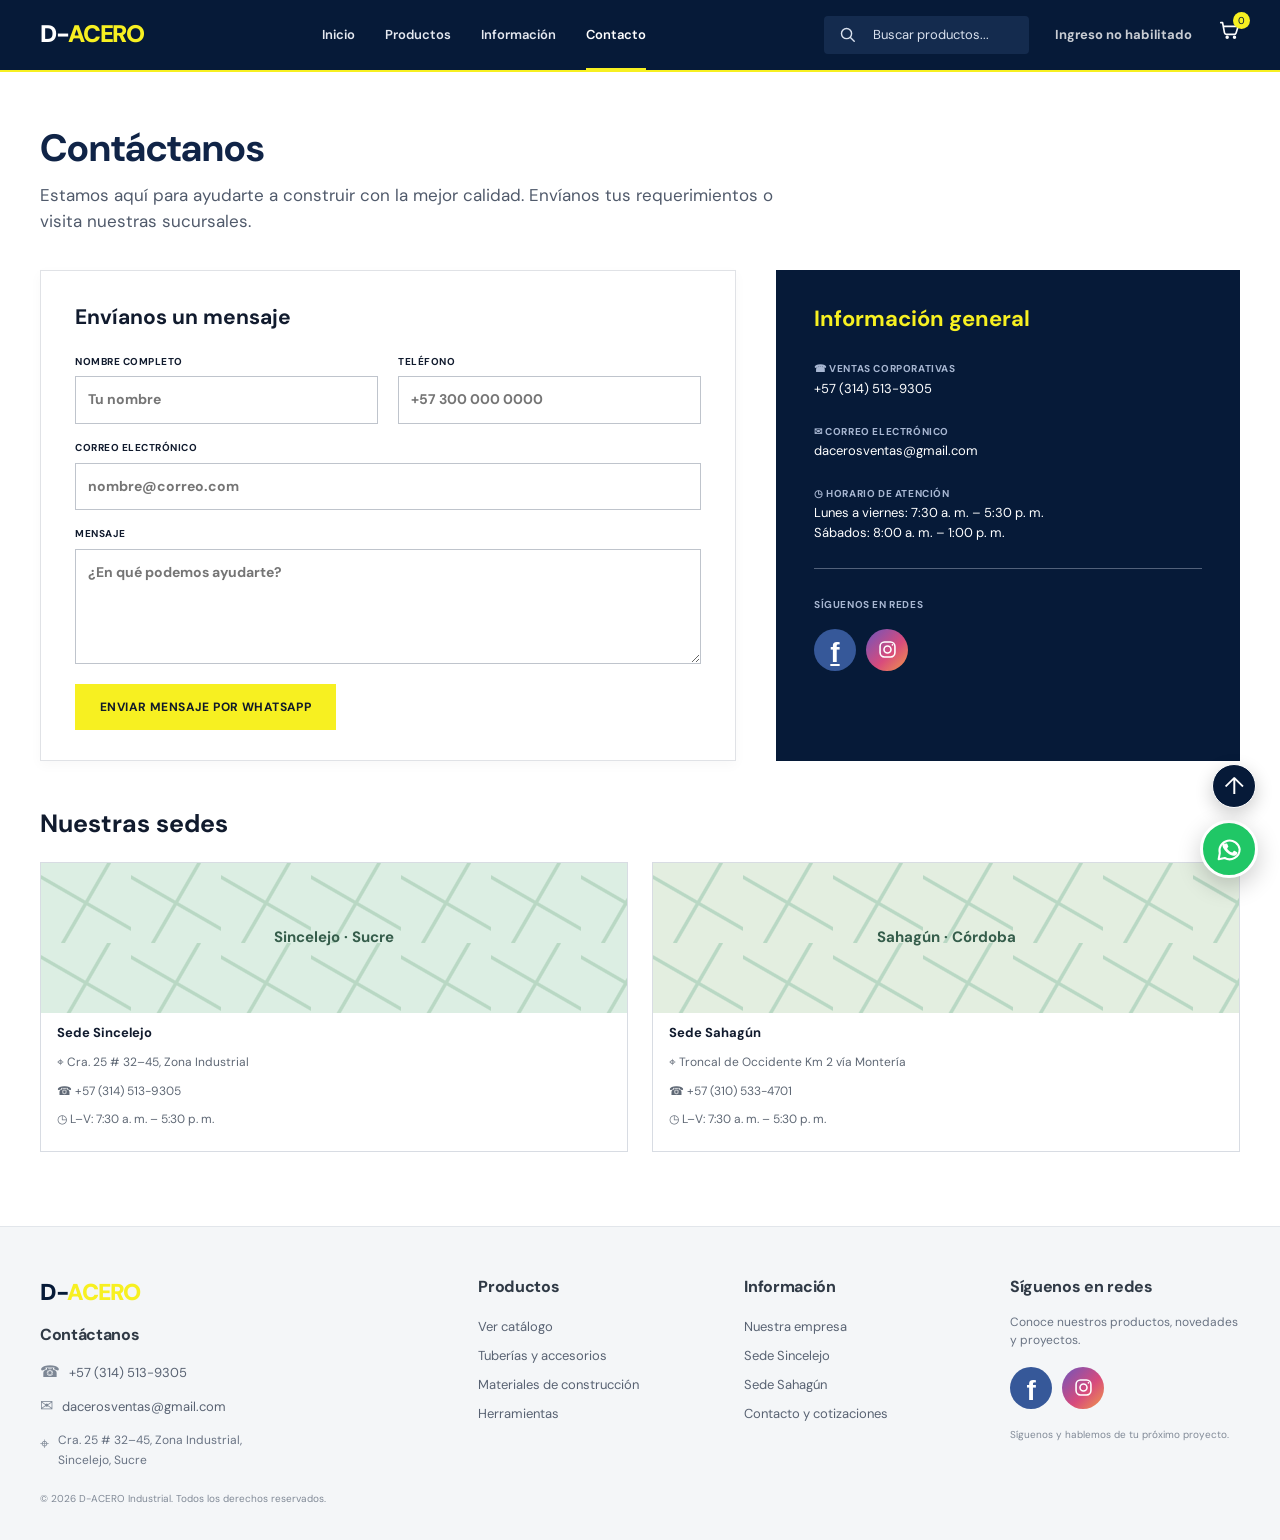
==== contacto.html @ 8f00e1bb "Initial catalog website" ====
<!doctype html>
<html lang="es">
<head>
  <meta charset="utf-8">
  <meta name="viewport" content="width=device-width, initial-scale=1">
  <meta name="theme-color" content="#061a38">
  <meta name="description" content="Ferretería industrial D-ACERO en Sincelejo y Sahagún. Catálogo, materiales de construcción, acero y herramientas.">
  <title>Contacto | D-ACERO</title>

  <link rel="preconnect" href="https://fonts.googleapis.com">
  <link rel="preconnect" href="https://fonts.gstatic.com" crossorigin>
  <link href="https://fonts.googleapis.com/css2?family=DM+Sans:wght@400;500;600;700;800&display=swap" rel="stylesheet">


  <link rel="stylesheet" href="style.css">
  <script src="script.js" defer></script>
</head>
<body>
<header class="site-header">
    <a class="brand" href="index.html" aria-label="D-ACERO, inicio">
      <span class="brand-wordmark"><span class="brand-dash">D-</span><strong>ACERO</strong></span>
    </a>

    <button class="menu-toggle" aria-label="Abrir menú" aria-expanded="false">
      ☰
    </button>

    <nav class="main-nav" aria-label="Navegación principal">
      <a href="index.html" class="nav-link">Inicio</a>
      <a href="productos.html" class="nav-link">Productos</a>
      <a href="informacion.html" class="nav-link">Información</a>
      <a href="contacto.html" class="nav-link active" aria-current="page">Contacto</a>
    </nav>

    <div class="header-actions">
      <a class="header-search" href="productos.html" aria-label="Buscar productos">
        <svg viewBox="0 0 24 24" aria-hidden="true"><circle cx="10.8" cy="10.8" r="6.4"></circle><path d="m16 16 4.5 4.5"></path></svg><span>Buscar productos...</span>
      </a>

      <button class="text-button login-button" type="button" disabled aria-label="Ingreso de clientes no habilitado" title="El ingreso de clientes no está habilitado"><span class="login-label">Ingreso no habilitado</span></button>

      <a class="icon-button" href="solicitud.html" aria-label="Solicitud de cotización">
        <svg viewBox="0 0 24 24" aria-hidden="true"><path d="M3 4h2l2.1 11.1a2 2 0 0 0 2 1.6h8.7a2 2 0 0 0 1.9-1.4L22 8H6"></path><circle cx="10" cy="20" r="1"></circle><circle cx="18" cy="20" r="1"></circle></svg><span class="cart-count">0</span>
      </a>
    </div>
  </header>
<main>
<section class="page" id="page-contacto" data-view="contacto">
      <div class="wrap contact-page">
        <h1>Contáctanos</h1>
        <p class="lead">
          Estamos aquí para ayudarte a construir con la mejor calidad. Envíanos
          tus requerimientos o visita nuestras sucursales.
        </p>

        <div class="contact-layout">
          <form class="form-card whatsapp-form" data-form-purpose="contact">
            <h2>Envíanos un mensaje</h2>

            <div class="form-grid">
              <label>
                Nombre completo
                <input name="name" required placeholder="Tu nombre">
              </label>
              <label>
                Teléfono
                <input name="phone" type="tel" placeholder="+57 300 000 0000">
              </label>
              <label class="span-2">
                Correo electrónico
                <input name="email" type="email" required placeholder="nombre@correo.com">
              </label>
              <label class="span-2">
                Mensaje
                <textarea name="message" required placeholder="¿En qué podemos ayudarte?"></textarea>
              </label>
            </div>

            <button class="button button-primary" type="submit">Enviar mensaje por WhatsApp</button>
          </form>

          <aside class="contact-info">
            <h2>Información general</h2>
            <p><strong>☎ Ventas corporativas</strong><br>+57 (314) 513-9305</p>
            <p><strong>✉ Correo electrónico</strong><br>dacerosventas@gmail.com</p>
            <p>
              <strong>◷ Horario de atención</strong><br>
              Lunes a viernes: 7:30 a. m. – 5:30 p. m.<br>
              Sábados: 8:00 a. m. – 1:00 p. m.
            </p>
            <hr>
            <p><strong>Síguenos en redes</strong></p><div class="social-links contact-social-links"><a class="social-link social-facebook" href="https://www.facebook.com/ferroacero.sincelejo/" target="_blank" rel="noopener noreferrer" aria-label="Facebook de D-Acero">f</a><a class="social-link social-instagram" href="https://www.instagram.com/dacero.co/" target="_blank" rel="noopener noreferrer" aria-label="Instagram de D-Acero"><svg viewBox="0 0 24 24" aria-hidden="true"><rect x="3.5" y="3.5" width="17" height="17" rx="5"></rect><circle cx="12" cy="12" r="4"></circle><circle class="instagram-dot" cx="17.7" cy="6.7" r="1"></circle></svg></a></div>
          </aside>
        </div>

        <section class="branches contact-branches">
          <h2>Nuestras sedes</h2>
          <div class="branch-grid">
            <article>
              <div class="map-placeholder">Sincelejo · Sucre</div>
              <h3>Sede Sincelejo</h3>
              <p>⌖ Cra. 25 # 32–45, Zona Industrial</p>
              <p>☎ +57 (314) 513-9305</p>
              <p>◷ L–V: 7:30 a. m. – 5:30 p. m.</p>
            </article>
            <article>
              <div class="map-placeholder map-two">Sahagún · Córdoba</div>
              <h3>Sede Sahagún</h3>
              <p>⌖ Troncal de Occidente Km 2 vía Montería</p>
              <p>☎ +57 (310) 533-4701</p>
              <p>◷ L–V: 7:30 a. m. – 5:30 p. m.</p>
            </article>
          </div>
        </section>
      </div>
    </section>
</main>
<footer class="site-footer">
    <div class="wrap footer-grid">
      <div class="footer-column footer-contact-column">
        <a class="brand footer-brand" href="index.html" aria-label="D-Acero, volver al inicio">
          <span class="brand-wordmark"><span class="brand-dash">D-</span><strong>ACERO</strong></span>
        </a>
        <h2>Contáctanos</h2>
        <a class="footer-contact-link" href="tel:+573145139305"><span aria-hidden="true">☎</span> +57 (314) 513-9305</a>
        <a class="footer-contact-link" href="mailto:dacerosventas@gmail.com"><span aria-hidden="true">✉</span> dacerosventas@gmail.com</a>
        <address class="footer-address">
          <span aria-hidden="true">⌖</span> Cra. 25 # 32–45, Zona Industrial,<br>Sincelejo, Sucre
        </address>
        <small class="footer-copyright">© 2026 D-ACERO Industrial. Todos los derechos reservados.</small>
      </div>

      <div class="footer-column">
        <h2>Productos</h2>
        <a href="productos.html">Ver catálogo</a>
        <a href="productos.html?categoria=Tuberías">Tuberías y accesorios</a>
        <a href="productos.html?categoria=Construcción">Materiales de construcción</a>
        <a href="productos.html?categoria=Herramientas">Herramientas</a>
      </div>

      <div class="footer-column">
        <h2>Información</h2>
        <a href="informacion.html">Nuestra empresa</a>
        <a href="informacion.html">Sede Sincelejo</a>
        <a href="informacion.html">Sede Sahagún</a>
        <a href="contacto.html">Contacto y cotizaciones</a>
      </div>

      <div class="footer-column footer-social-column">
        <h2>Síguenos en redes</h2>
        <p>Conoce nuestros productos, novedades y proyectos.</p>
        <div class="social-links">
          <a class="social-link social-facebook" href="https://www.facebook.com/ferroacero.sincelejo/" target="_blank" rel="noopener noreferrer" aria-label="Facebook de D-Acero" title="Facebook">
            <span aria-hidden="true">f</span>
          </a>
          <a class="social-link social-instagram" href="https://www.instagram.com/dacero.co/" target="_blank" rel="noopener noreferrer" aria-label="Instagram de D-Acero" title="Instagram">
            <svg viewBox="0 0 24 24" aria-hidden="true"><rect x="3.5" y="3.5" width="17" height="17" rx="5"></rect><circle cx="12" cy="12" r="4"></circle><circle class="instagram-dot" cx="17.7" cy="6.7" r="1"></circle></svg>
          </a>
        </div>
        <span class="footer-social-note">Síguenos y hablemos de tu próximo proyecto.</span>
      </div>
    </div>
  </footer>

  <a class="whatsapp-float" href="https://wa.me/573145139305?text=Hola%20D-Acero%2C%20quiero%20informaci%C3%B3n%20sobre%20sus%20productos." target="_blank" rel="noopener noreferrer" aria-label="Escribir a D-Acero por WhatsApp" title="Escríbenos por WhatsApp"><svg viewBox="0 0 24 24" aria-hidden="true"><path d="M20.4 11.7a8.35 8.35 0 0 1-12.35 7.35L3 20l.98-4.88A8.4 8.4 0 1 1 20.4 11.7Z"></path><path d="M8.2 7.7c.25-.56.51-.57.77-.58h.65c.2 0 .45.08.56.39l.78 1.88c.1.25.07.46-.08.64l-.62.75c-.18.19-.25.38-.1.64.17.28.72 1.18 1.59 1.91 1.09.92 2 .99 2.28 1.08.27.08.44.06.61-.14l.82-.96c.2-.24.41-.28.67-.18l1.8.86c.27.13.45.2.51.33.07.13.07.74-.18 1.44-.25.7-1.48 1.34-2.04 1.39-.52.05-1.17.07-1.89-.16-.44-.14-1.01-.33-1.74-.66-3.06-1.33-5.05-4.45-5.2-4.66-.15-.2-1.24-1.65-1.24-3.14 0-1.5.78-2.23 1.05-2.53Z"></path></svg></a>
  <div class="toast" role="status" aria-live="polite"></div>

<a class="back-to-top" href="#top" aria-label="Volver arriba" title="Volver arriba">↑</a><div class="toast" role="status" aria-live="polite"></div><script>document.body.id="top";</script></body></html>
---- style.css ----
/* INICIO DE VARIABLES Y BASE */
:root {
  --navy: #061a38;
  --navy-2: #0b2548;
  --yellow: #f7f021;
  --orange: var(--yellow);
  --orange-dark: #e6d900;
  --ink: #111b2e;
  --muted: #657084;
  --line: #d8dce3;
  --paper: #fff;
  --soft: #f4f5f7;
  --font: 'DM Sans', Arial, sans-serif;
}

* {
  box-sizing: border-box;
}

html {
  scroll-behavior: smooth;
}

body {
  margin: 0;
  background: #fff;
  color: var(--ink);
  font-family: var(--font);
  font-size: 15px;
  line-height: 1.55;
}

button,
input,
textarea,
select {
  font: inherit;
}

button {
  cursor: pointer;
}

img {
  max-width: 100%;
  display: block;
}

.wrap {
  width: min(1200px, calc(100% - 64px));
  margin-inline: auto;
}

.section {
  padding: 56px 0;
}

.section-muted {
  background: #f3f4f6;
}

.section h2,
.branches h2 {
  font-size: 25px;
  margin: 0 0 28px;
}

.page {
  display: block;
  min-height: 55vh;
  scroll-margin-top: 18px;
}

.button {
  display: inline-flex;
  align-items: center;
  justify-content: center;
  border: 1px solid transparent;
  padding: 13px 24px;
  min-height: 46px;
  text-transform: uppercase;
  letter-spacing: 0.035em;
  font-size: 12px;
  font-weight: 700;
  text-decoration: none;
  transition: 0.2s;
}

.button:hover {
  transform: translateY(-1px);
  filter: brightness(0.97);
}

.button-primary {
  background: var(--orange);
  color: #101a2a;
}

.button-primary:hover {
  background: var(--orange-dark);
}

.button-outline {
  background: transparent;
  color: var(--navy);
  border-color: var(--navy);
}

.button-outline.light {
  color: #fff;
  border-color: #fff;
}

.button-row {
  display: flex;
  gap: 14px;
  flex-wrap: wrap;
}

.link-button,
.text-button,
.inline-button,
.back-link {
  border: 0;
  background: none;
  color: inherit;
}

.eyebrow {
  text-transform: uppercase;
  letter-spacing: 0.12em;
  font-size: 11px;
  font-weight: 700;
  color: var(--orange-dark);
  margin: 0 0 9px;
}

.lead {
  font-size: 17px;
  color: #505a6b;
  max-width: 760px;
  margin: 6px 0 36px;
}
/* FIN DE VARIABLES Y BASE */

/* INICIO DE HEADER */
.site-header {
  height: 72px;
  background: var(--navy);
  color: #fff;
  border-bottom: 2px solid #f7f021;
  display: flex;
  align-items: center;
  padding: 0 max(32px, calc((100% - 1200px) / 2));
  gap: 40px;
  position: relative;
  z-index: 5;
}

.brand {
  color: #fff;
  text-decoration: none;
  font-weight: 800;
  font-size: 22px;
  white-space: nowrap;
}

.brand span {
  color: #fff;
}

.main-nav {
  display: flex;
  align-items: center;
  gap: 30px;
  margin: auto;
}

.nav-link {
  color: #e4e8f0;
  text-decoration: none;
  font-weight: 600;
  font-size: 13px;
  padding: 25px 0 22px;
  border-bottom: 2px solid transparent;
}

.nav-link:hover,
.nav-link.active {
  color: #fff;
  border-color: var(--orange);
}

.header-actions {
  display: flex;
  align-items: center;
  gap: 20px;
}

.header-search {
  display: inline-block;
  background: #142b4e;
  color: #d9e1ee;
  border: 0;
  border-radius: 4px;
  padding: 9px 14px;
  min-width: 205px;
  text-align: left;
  text-decoration: none;
}

.header-search span {
  font-size: 13px;
  margin-left: 8px;
}

.text-button {
  font-size: 13px;
  color: #fff;
  font-weight: 700;
  text-decoration: none;
}

/* Icono de cuenta de crédito: contorno azul/blanco, nunca un bloque negro. */
.login-button {
  display: inline-flex;
  align-items: center;
  gap: 8px;
  color: #fff;
}

.login-button svg {
  display: block;
  width: 19px;
  height: 19px;
  flex: 0 0 19px;
  fill: none;
  stroke: currentColor;
  stroke-width: 1.8;
  stroke-linecap: round;
  stroke-linejoin: round;
}

.icon-button {
  position: relative;
  border: 0;
  background: none;
  color: #fff;
  font-size: 20px;
}

.cart-count {
  position: absolute;
  top: -7px;
  right: -10px;
  background: var(--orange);
  color: var(--navy);
  font-size: 10px;
  width: 17px;
  height: 17px;
  border-radius: 50%;
  display: grid;
  place-items: center;
}

.menu-toggle {
  display: none;
  background: none;
  border: 0;
  color: #fff;
  font-size: 24px;
}
/* FIN DE HEADER */

/* INICIO DE HOME Y HERO */
.hero {
  min-height: 390px;
  display: flex;
  align-items: center;
  color: #fff;
  background:
    linear-gradient(90deg, rgba(4, 19, 42, 0.93), rgba(4, 19, 42, 0.68)),
    url('https://images.unsplash.com/photo-1581092160607-ee22621dd758?auto=format&fit=crop&w=2000&q=90')
      center 55% / cover;
}

.hero-content {
  padding-block: 54px;
}

.hero h1 {
  font-size: clamp(36px, 5vw, 54px);
  line-height: 1.08;
  max-width: 620px;
  margin: 10px 0 16px;
  letter-spacing: -0.035em;
}

.hero-copy {
  max-width: 555px;
  color: #e0e4ec;
  margin: 0 0 28px;
}

.categories-section {
  padding-block: 48px 56px;
}

.category-grid {
  display: grid;
  grid-template-columns: repeat(6, 1fr);
  gap: 16px;
}

.category-card {
  background: #fff;
  border: 1px solid var(--line);
  min-height: 112px;
  display: flex;
  align-items: center;
  justify-content: center;
  flex-direction: column;
  gap: 10px;
  box-shadow: 0 3px 8px #0b1e3810;
  color: var(--ink);
  font-size: 13px;
  text-decoration: none;
}

.category-card span {
  display: grid;
  place-items: center;
  width: 40px;
  height: 40px;
  border-radius: 9px;
  background: #e4ebff;
  color: #101b33;
  font-size: 22px;
}

.category-card:hover {
  border-color: var(--orange);
  transform: translateY(-2px);
}

.section-heading {
  display: flex;
  align-items: center;
  justify-content: space-between;
}

.section-heading h2 {
  margin-bottom: 24px;
}

.link-button {
  color: #8f7f02;
  font-size: 12px;
}

.cta-band {
  position: relative;
  overflow: hidden;
  isolation: isolate;
  background: linear-gradient(112deg, #061a38 0%, #0b2548 58%, #102e55 100%);
  color: #fff;
  padding: 72px 0;
}

.cta-band::before,
.cta-band::after {
  position: absolute;
  z-index: -1;
  content: "";
  width: 360px;
  height: 360px;
  border: 1px solid #ffffff0e;
  border-radius: 50%;
  pointer-events: none;
}

.cta-band::before {
  top: -210px;
  left: -120px;
  box-shadow: 0 0 0 36px #ffffff08, 0 0 0 72px #ffffff05;
}

.cta-band::after {
  right: -180px;
  bottom: -260px;
  width: 480px;
  height: 480px;
  box-shadow: 0 0 0 45px #ffffff07, 0 0 0 90px #ffffff04;
}

.cta-band-inner {
  display: grid;
  grid-template-columns: minmax(0, 1.1fr) minmax(300px, 0.9fr);
  align-items: center;
  gap: 48px;
}

.cta-copy {
  max-width: 650px;
}

.cta-eyebrow {
  display: inline-flex;
  align-items: center;
  gap: 10px;
  margin: 0 0 15px;
  color: #d5deeb;
  font-size: 11px;
  font-weight: 700;
  letter-spacing: 0.12em;
  text-transform: uppercase;
}

.cta-eyebrow-dot {
  width: 9px;
  height: 9px;
  border-radius: 50%;
  background: var(--yellow);
  box-shadow: 0 0 0 5px #f7f02120;
  animation: cta-pulse 2.2s ease-in-out infinite;
}

.cta-band h2 {
  max-width: 630px;
  margin: 0 0 14px;
  font-size: clamp(34px, 4.2vw, 54px);
  line-height: 1.08;
  letter-spacing: -0.04em;
}

.cta-band h2 span {
  color: var(--yellow);
  white-space: nowrap;
}

.cta-description {
  max-width: 590px;
  margin: 0 0 24px;
  color: #d0d7e4;
  font-size: 15px;
  line-height: 1.75;
}

.cta-actions {
  display: flex;
  flex-wrap: wrap;
  gap: 12px;
}

.cta-actions .button {
  min-height: 50px;
  gap: 20px;
  transition: transform 180ms ease, box-shadow 180ms ease, background 180ms ease;
}

.cta-actions .button:hover {
  transform: translateY(-3px);
  box-shadow: 0 12px 26px #0004;
}

.cta-actions .button-outline.light {
  border-color: #a9b7cc;
  background: transparent;
  color: #fff;
}

.cta-actions .button-outline.light:hover {
  border-color: #fff;
  background: #ffffff12;
}

.cta-benefits {
  display: flex;
  flex-wrap: wrap;
  gap: 10px 22px;
  margin-top: 22px;
  color: #c7d3e5;
  font-size: 11px;
}

.cta-benefits span::first-letter {
  color: var(--yellow);
}

.cta-art {
  position: relative;
  display: grid;
  min-height: 310px;
  place-items: center;
  perspective: 900px;
}

.cta-art-glow {
  position: absolute;
  width: min(78%, 330px);
  aspect-ratio: 1;
  border-radius: 50%;
  background: radial-gradient(circle, #f7f02124 0%, #f7f0210b 42%, transparent 70%);
  filter: blur(5px);
}

.cta-orbit {
  position: absolute;
  width: 280px;
  height: 180px;
  border: 1px solid #d8e2f225;
  border-radius: 50%;
  transform: rotate(-28deg);
}

.cta-orbit-one {
  animation: cta-orbit 18s linear infinite;
}

.cta-orbit-two {
  width: 330px;
  height: 220px;
  border-color: #f7f02135;
  transform: rotate(42deg);
  animation: cta-orbit 24s linear infinite reverse;
}

.cta-plate {
  position: absolute;
  width: 230px;
  height: 174px;
  border: 1px solid #ffffff45;
  border-radius: 18px;
  background: linear-gradient(145deg, #ffffff20, #ffffff04 60%), #10294c;
  box-shadow: 0 26px 55px #0005, inset 0 1px #ffffff2b;
  transform: rotate(-9deg) skewY(-2deg);
}

.cta-plate-back {
  background: linear-gradient(145deg, #f7f021, #d69e12);
  opacity: 0.88;
  transform: translate(20px, -12px) rotate(8deg) skewY(2deg);
}

.cta-plate-front {
  display: flex;
  flex-direction: column;
  align-items: flex-start;
  justify-content: center;
  padding: 25px 30px;
  animation: cta-float 5s ease-in-out infinite;
}

.cta-art-mark {
  font-size: 55px;
  font-weight: 900;
  line-height: 1;
  letter-spacing: -0.1em;
}

.cta-art-mark span {
  color: var(--yellow);
}

.cta-art-rule {
  width: 64px;
  height: 4px;
  margin: 14px 0 10px;
  background: var(--yellow);
}

.cta-art-caption {
  color: #d0d7e4;
  font-size: 9px;
  font-weight: 700;
  letter-spacing: 0.18em;
}

.cta-floating-card {
  position: absolute;
  right: 0;
  bottom: 12px;
  display: flex;
  align-items: center;
  gap: 12px;
  padding: 13px 16px;
  border: 1px solid #ffffff26;
  border-radius: 12px;
  background: #0b2142eF;
  box-shadow: 0 16px 35px #0004;
  animation: cta-card-float 5s ease-in-out 0.7s infinite;
}

.cta-floating-icon {
  display: grid;
  width: 35px;
  height: 35px;
  border-radius: 10px;
  place-items: center;
  background: var(--yellow);
  color: var(--navy);
  font-size: 20px;
}

.cta-floating-card strong,
.cta-floating-card small {
  display: block;
}

.cta-floating-card strong {
  font-size: 11px;
}

.cta-floating-card small {
  margin-top: 3px;
  color: #c1cada;
  font-size: 9px;
}

@keyframes cta-float {
  0%, 100% { transform: translateY(0) rotate(-9deg) skewY(-2deg); }
  50% { transform: translateY(-9px) rotate(-7deg) skewY(-2deg); }
}

@keyframes cta-card-float {
  0%, 100% { transform: translateY(0); }
  50% { transform: translateY(-7px); }
}

@keyframes cta-pulse {
  0%, 100% { box-shadow: 0 0 0 5px #f7f02120; }
  50% { box-shadow: 0 0 0 9px #f7f0210d; }
}

@keyframes cta-orbit {
  to { rotate: 360deg; }
}
.product-grid {
  display: grid;
  grid-template-columns: repeat(4, minmax(0, 1fr));
  gap: 18px;
}

.product-card {
  background: #fff;
  border: 1px solid var(--line);
  min-width: 0;
  display: flex;
  flex-direction: column;
  position: relative;
}

.product-image {
  width: 100%;
  height: 180px;
  object-fit: cover;
  background: #f0f1f3;
}

.product-body {
  padding: 14px;
  display: flex;
  flex-direction: column;
  flex: 1;
}

.product-category {
  font-size: 10px;
  color: #7b8492;
  text-transform: uppercase;
  letter-spacing: 0.08em;
}

.product-body h3 {
  font-size: 16px;
  line-height: 1.25;
  margin: 4px 0 5px;
}

.product-body p {
  font-size: 12px;
  color: #5e6775;
  margin: 0 0 10px;
  flex: 1;
}

.product-price {
  font-size: 18px;
  font-weight: 700;
  margin: 3px 0 12px;
}

.product-tag {
  position: absolute;
  right: 8px;
  top: 8px;
  background: var(--orange);
  padding: 3px 7px;
  font-size: 9px;
  text-transform: uppercase;
}

.product-actions {
  display: flex;
  gap: 8px;
}

.product-actions .button {
  width: 100%;
  padding: 10px 8px;
}
/* FIN DE HOME Y HERO */

/* INICIO DE CATÁLOGO */
.catalog-page {
  padding-block: 18px 70px;
}

.catalog-page > h1,
.quote-page > h1,
.contact-page > h1 {
  font-size: 36px;
  line-height: 1.2;
  margin: 0 0 10px;
  color: #102447;
}

.search-field {
  display: flex;
  align-items: center;
  gap: 12px;
  border: 1px solid #8992a1;
  border-radius: 4px;
  max-width: 620px;
  height: 48px;
  padding: 0 14px;
  margin: 0 0 32px;
  color: #697487;
}

.search-field span {
  font-size: 23px;
}

.search-field input {
  border: 0;
  outline: 0;
  width: 100%;
  background: transparent;
}

.catalog-layout {
  display: grid;
  grid-template-columns: 230px 1fr;
  gap: 34px;
}

.filters {
  border: 1px solid var(--line);
  border-radius: 4px;
  padding: 18px;
  height: max-content;
  box-shadow: 0 3px 10px #00000008;
}

.filters h2 {
  font-size: 20px;
  margin: 0 0 12px;
  padding-bottom: 10px;
  border-bottom: 1px solid #e4e6e9;
}

.filter-group {
  margin-top: 19px;
}

.filter-group h3 {
  font-size: 10px;
  letter-spacing: 0.08em;
  text-transform: uppercase;
  margin: 0 0 9px;
}

.filter-group label {
  display: block;
  font-size: 13px;
  margin: 7px 0;
  color: #4d5869;
}

.filter-group input[type='checkbox'] {
  accent-color: var(--navy);
  margin-right: 6px;
}

.filter-group input[type='range'] {
  width: 100%;
  accent-color: var(--orange);
}

.range-labels {
  display: flex;
  justify-content: space-between;
  color: #7c8490;
  font-size: 10px;
}

.results-toolbar {
  display: flex;
  align-items: center;
  justify-content: space-between;
  border-bottom: 1px solid #e1e3e7;
  padding: 0 0 12px;
  margin-bottom: 16px;
  font-size: 12px;
}

.results-toolbar label {
  display: flex;
  align-items: center;
  gap: 8px;
}

.results-toolbar select {
  padding: 7px;
  border: 1px solid #c8ccd3;
  border-radius: 3px;
  background: #fff;
}

.catalog-grid {
  grid-template-columns: repeat(4, minmax(0, 1fr));
  gap: 14px;
}

.catalog-grid .product-image {
  height: 145px;
}

.catalog-grid .product-body {
  padding: 11px;
}

.catalog-grid .product-body h3 {
  font-size: 14px;
}

.catalog-grid .product-body p {
  min-height: 38px;
}

.catalog-grid .product-price {
  font-size: 15px;
}

.catalog-grid .product-actions .button {
  font-size: 10px;
}

.empty-state {
  color: var(--muted);
  padding: 30px;
  text-align: center;
}
/* FIN DE CATÁLOGO */

/* INICIO DE DETALLE */
.detail-page {
  padding-block: 20px 0;
}

.breadcrumbs {
  display: flex;
  gap: 11px;
  align-items: center;
  font-size: 12px;
  color: #667080;
  margin: 0 0 22px;
}

.breadcrumbs button {
  border: 0;
  background: none;
  color: inherit;
  padding: 0;
}

.detail-layout {
  display: grid;
  grid-template-columns: 1.2fr 0.9fr;
  gap: 34px;
}

.detail-visual > img {
  width: 100%;
  height: 440px;
  object-fit: cover;
  background: #f0f1f3;
  padding: 24px;
}

.thumb-row {
  display: flex;
  gap: 10px;
  margin-top: 10px;
}

.thumb {
  width: 130px;
  height: 80px;
  padding: 4px;
  border: 1px solid #cfd3da;
  background: #f5f5f5;
}

.thumb.active {
  border: 2px solid #915600;
}

.thumb img {
  height: 100%;
  width: 100%;
  object-fit: cover;
}

.thumb-placeholder {
  height: 80px;
  width: 130px;
  background: #f1f2f4;
  display: grid;
  place-items: center;
  color: #7d8490;
  border: 1px solid var(--line);
  font-size: 26px;
}

.detail-info {
  padding: 8px 0;
}

.detail-top {
  display: flex;
  justify-content: space-between;
  align-items: center;
}

.stock-tag {
  background: #e2ecff;
  color: #143a79;
  font-size: 10px;
  padding: 5px 9px;
  text-transform: uppercase;
}

.detail-info h1 {
  font-size: 34px;
  line-height: 1.18;
  margin: 5px 0 14px;
}

.detail-price {
  font-size: 32px;
  font-weight: 800;
  margin: 0 0 20px;
  color: var(--navy);
}

.detail-description {
  color: #505a69;
}

.spec-title {
  background: #f2f3f5;
  padding: 10px 14px;
  font-size: 14px;
  margin: 20px 0 0;
  border: 1px solid var(--line);
}

.spec-list {
  margin: 0;
  border: 1px solid var(--line);
  border-top: 0;
  font-size: 12px;
}

.spec-list div {
  display: grid;
  grid-template-columns: 1fr 1fr;
  padding: 8px 14px;
  border-top: 1px solid #e5e6e8;
}

.spec-list dt,
.spec-list dd {
  margin: 0;
}

.quantity-row {
  display: flex;
  align-items: center;
  gap: 20px;
  margin: 22px 0;
}

.quantity-row strong {
  text-transform: uppercase;
  font-size: 12px;
  letter-spacing: 0.08em;
}

.quantity-control {
  display: flex;
  border: 1px solid #c9ced6;
}

.quantity-control button,
.quantity-control span {
  width: 40px;
  height: 36px;
  border: 0;
  background: #fff;
  display: grid;
  place-items: center;
}

.quantity-control span {
  border-inline: 1px solid #c9ced6;
}

.detail-info .button-row .button {
  flex: 1;
}

.related {
  margin-top: 64px;
  border-top: 1px solid #e1e3e8;
  padding: 36px 0 28px;
}

.related h2 {
  font-size: 24px;
  margin: 0 0 22px;
}

.related .product-image {
  height: 145px;
}
/* FIN DE DETALLE */

/* INICIO DE COTIZACIÓN */
.quote-page {
  padding-block: 36px 90px;
}

.quote-page h1 {
  font-size: 38px;
}

.quote-layout {
  display: grid;
  grid-template-columns: minmax(0, 1.6fr) minmax(260px, 0.8fr);
  gap: 24px;
  align-items: start;
}

.quote-table,
.summary-card,
.notes-card {
  border: 1px solid #cdd2db;
  border-radius: 4px;
  background: #fff;
}

.quote-table {
  overflow: hidden;
}

.quote-head,
.quote-item {
  display: grid;
  grid-template-columns: minmax(180px, 1fr) 100px 120px 34px;
  align-items: center;
  gap: 14px;
  padding: 16px 18px;
}

.quote-head {
  background: #f2f3f5;
  text-transform: uppercase;
  letter-spacing: 0.08em;
  font-size: 10px;
  font-weight: 700;
}

.quote-item {
  border-top: 1px solid var(--line);
  min-height: 108px;
}

.quote-product {
  display: flex;
  align-items: center;
  gap: 14px;
}

.quote-product img {
  width: 78px;
  height: 70px;
  object-fit: cover;
  background: #f1f1f1;
}

.quote-product strong {
  display: block;
  line-height: 1.25;
}

.quote-product small {
  font-size: 10px;
  color: #6d7581;
}

.quote-unit {
  text-align: center;
  font-size: 13px;
  font-weight: 600;
}

.quote-qty {
  display: flex;
  align-items: center;
  justify-content: center;
  border: 1px solid #cbd0d8;
}

.quote-qty button,
.quote-qty span {
  border: 0;
  background: #fff;
  width: 30px;
  height: 34px;
  display: grid;
  place-items: center;
}

.quote-remove {
  border: 0;
  background: none;
  color: #737b87;
  font-size: 17px;
}

.quote-footer {
  padding: 14px 18px;
  background: #f5f5f6;
  display: flex;
  justify-content: space-between;
}

.quote-footer button {
  border: 0;
  background: none;
  color: #ba2424;
}

.summary-card {
  padding: 0 18px 17px;
}

.summary-card h2 {
  margin: 0 -18px 12px;
  padding: 15px 18px;
  background: #f2f3f5;
  border-bottom: 1px solid var(--line);
  font-size: 21px;
}

.summary-line {
  display: flex;
  justify-content: space-between;
  padding: 9px 0;
  font-size: 13px;
}

.summary-card small {
  display: block;
  color: #7b8390;
  font-size: 11px;
  margin: 6px 0 18px;
}

.full {
  width: 100%;
}

.secure-note {
  text-align: center;
  font-size: 11px;
  color: #7c8490;
  margin: 14px 0 0;
}

.notes-card {
  margin-top: 22px;
  padding: 18px;
}

.notes-card label {
  display: block;
  text-transform: uppercase;
  font-size: 13px;
  font-weight: 700;
  margin-bottom: 10px;
}

.notes-card textarea {
  width: 100%;
  min-height: 105px;
  padding: 12px;
  border: 1px solid #b8bec8;
  resize: vertical;
}

.notice {
  margin-top: 22px;
  background: #eef1f6;
  border-left: 3px solid var(--navy);
  padding: 17px;
  color: #3c4656;
  font-size: 13px;
}

.empty-cart {
  padding: 34px;
  text-align: center;
  color: var(--muted);
}
/* FIN DE COTIZACIÓN */

/* INICIO DE INFORMACIÓN Y SEDES */
.about-hero {
  height: 210px;
  display: grid;
  place-content: center;
  text-align: center;
  color: white;
  background:
    linear-gradient(#071b39db, #071b39db),
    url('https://images.unsplash.com/photo-1581092160607-ee22621dd758?auto=format&fit=crop&w=1600&q=80')
      center / cover;
}

.about-hero h1 {
  margin: 0;
  font-size: 34px;
}

.about-hero span {
  height: 3px;
  width: 55px;
  background: var(--orange);
  margin: 10px auto;
}

.about-intro {
  display: grid;
  grid-template-columns: 1fr 1fr;
  gap: 35px;
  align-items: center;
}

.about-intro img {
  width: 100%;
  height: 280px;
  object-fit: cover;
}

.about-intro h2 {
  font-size: 24px;
}

.about-intro p {
  font-size: 13px;
  color: #535d6b;
}

.center-heading {
  text-align: center;
  margin: 0 auto 25px;
  max-width: 550px;
}

.center-heading h2 {
  margin: 0 0 6px;
}

.center-heading p {
  font-size: 12px;
  color: var(--muted);
}

.about-cards {
  display: grid;
  grid-template-columns: repeat(4, 1fr);
  gap: 14px;
}

.about-cards article {
  background: #fff;
  border: 1px solid var(--line);
  text-align: center;
  padding: 20px 14px;
  box-shadow: 0 3px 8px #0b1e380a;
}

.about-cards span {
  display: grid;
  place-items: center;
  width: 38px;
  height: 38px;
  background: #e4ebff;
  margin: auto;
  color: var(--navy);
  font-size: 20px;
}

.about-cards h3 {
  font-size: 15px;
  margin: 10px 0 2px;
}

.about-cards p {
  font-size: 11px;
  color: #6c7480;
  margin: 0;
}

.branches {
  padding-top: 44px;
}

.branch-grid {
  display: grid;
  grid-template-columns: repeat(2, 1fr);
  gap: 24px;
}

.branch-grid article {
  border: 1px solid var(--line);
  background: #fff;
  padding-bottom: 12px;
}

.map-placeholder {
  height: 150px;
  display: grid;
  place-items: center;
  background-color: #dceee3;
  background-image:
    linear-gradient(30deg, transparent 48%, #b9d8c4 49%, #b9d8c4 51%, transparent 52%),
    linear-gradient(120deg, transparent 48%, #b9d8c4 49%, #b9d8c4 51%, transparent 52%);
  background-size: 90px 80px;
  color: #355d4b;
  font-weight: 700;
}

.map-two {
  background-color: #e3eee0;
}

.branch-grid h3,
.branch-grid p {
  margin: 10px 16px;
  font-size: 13px;
}

.branch-grid p {
  color: #5f6875;
  font-size: 12px;
}

.why-band {
  background: #102849;
  color: #fff;
  padding: 34px 0 40px;
  text-align: center;
}

.why-band h2 {
  margin: 0 0 28px;
}

.why-grid {
  display: grid;
  grid-template-columns: repeat(3, 1fr);
  gap: 28px;
}

.why-grid h3 {
  font-size: 16px;
}

.why-grid p {
  color: #c1cada;
  font-size: 12px;
}

.last-cta {
  text-align: center;
  padding: 35px 16px;
}

.last-cta h2 {
  margin: 0 0 14px;
  font-size: 23px;
}
/* FIN DE INFORMACIÓN Y SEDES */

/* INICIO DE CONTACTO */
.contact-page {
  padding-block: 54px 74px;
}

.contact-page > h1 {
  font-size: 38px;
}

.contact-layout {
  display: grid;
  grid-template-columns: 1.2fr 0.8fr;
  gap: 40px;
}

.form-card {
  padding: 30px 34px;
  border: 1px solid #e0e2e6;
  box-shadow: 0 4px 12px #00000008;
}

.form-card h2 {
  margin: 0 0 20px;
  font-size: 21px;
}

.form-grid {
  display: grid;
  grid-template-columns: 1fr 1fr;
  gap: 16px 20px;
}

.form-grid label,
.auth-card > label {
  font-size: 10px;
  font-weight: 700;
  text-transform: uppercase;
  letter-spacing: 0.05em;
}

.form-grid input,
.form-grid textarea,
.auth-card > label input {
  display: block;
  width: 100%;
  margin-top: 7px;
  border: 1px solid #bfc4cc;
  padding: 12px;
  font-size: 14px;
  text-transform: none;
  letter-spacing: normal;
}

.form-grid textarea {
  height: 115px;
  resize: vertical;
}

.span-2 {
  grid-column: span 2;
}

.form-card > .button {
  margin-top: 20px;
  min-width: 230px;
}

.contact-info {
  background: var(--navy);
  color: #fff;
  padding: 32px 38px;
}

.contact-info h2 {
  color: var(--orange);
  margin: 0 0 22px;
  font-size: 22px;
}

.contact-info p {
  margin: 0 0 22px;
  font-size: 13px;
}

.contact-info strong {
  color: #a8b7d2;
  font-size: 10px;
  text-transform: uppercase;
  letter-spacing: 0.06em;
}

.contact-info hr {
  border: 0;
  border-top: 1px solid #52617a;
  margin: 25px 0;
}

.contact-branches {
  padding-inline: 0;
}

.contact-branches h2 {
  margin-bottom: 18px;
}
/* FIN DE CONTACTO */

/* INICIO DE AUTENTICACIÓN */
.auth-page {
  min-height: calc(100vh - 72px);
  padding: 48px 20px;
  background: linear-gradient(120deg, #f7f7f7, #eceef1);
  display: none;
  align-items: center;
  justify-content: center;
}

.auth-page.active {
  display: flex;
}

.auth-card {
  width: min(100%, 520px);
  background: #fff;
  padding: 38px 44px;
  box-shadow: 0 10px 30px #00000014;
  border: 1px solid #e0e0e0;
}

.auth-brand {
  display: block;
  text-align: center;
  text-decoration: none;
  color: var(--navy);
  font-weight: 800;
  font-size: 32px;
  margin: 0 0 18px;
}

.auth-card h1 {
  text-align: center;
  font-size: 26px;
  margin: 0 0 4px;
}

.auth-subtitle {
  text-align: center;
  color: #838a96;
  margin: 0 0 28px;
}

.auth-card > label {
  display: block;
  margin: 16px 0;
}

.auth-card > label input {
  height: 48px;
}

.auth-options {
  display: flex;
  justify-content: space-between;
  align-items: center;
  font-size: 12px;
  margin: 18px 0;
}

.auth-options label,
.terms {
  font-size: 13px !important;
  text-transform: none !important;
  letter-spacing: 0 !important;
  font-weight: 400 !important;
}

.auth-options a {
  color: #3d4960;
  text-decoration: none;
}

.auth-bottom {
  border-top: 1px solid #e1e3e5;
  margin-top: 26px;
  padding-top: 22px;
  text-align: center;
  font-size: 13px;
}

.inline-button {
  font-weight: 700;
  color: var(--navy);
  padding: 0;
}

.back-link {
  display: block;
  margin: 18px auto 0;
  color: #747c88;
}

.terms {
  display: flex !important;
  align-items: center;
  gap: 8px;
  margin: 16px 0 22px !important;
}

.terms input {
  width: auto !important;
  height: auto !important;
  margin: 0 !important;
}

.register-card {
  width: min(100%, 560px);
  padding-block: 28px;
}

.register-card .auth-brand {
  font-size: 28px;
}

.register-card h1 {
  margin-bottom: 18px;
}
/* FIN DE AUTENTICACIÓN */

/* INICIO DE FOOTER Y AVISOS */
.site-footer {
  background: #f4f6f8;
  color: #4c5664;
  padding: 48px 0 34px;
  border-top: 1px solid #e2e6eb;
}

.footer-grid {
  display: grid;
  grid-template-columns: minmax(245px, 1.4fr) repeat(3, minmax(135px, 0.8fr));
  gap: 36px;
}

.footer-column {
  min-width: 0;
}

.footer-brand {
  display: inline-block;
  margin-bottom: 12px;
  color: var(--navy);
  font-size: 23px;
}

.footer-brand span {
  color: #c89500;
}

.footer-grid h2 {
  margin: 0 0 17px;
  color: #303a46;
  font-size: 16px;
  font-weight: 750;
  letter-spacing: -0.02em;
}

.footer-contact-column h2 {
  margin-bottom: 13px;
}

.footer-grid a:not(.brand) {
  color: #586272;
  text-decoration: none;
  font-size: 13px;
  transition: color 160ms ease, transform 160ms ease;
}

.footer-column > a:not(.brand) {
  display: block;
  width: fit-content;
  margin: 9px 0;
}

.footer-column > a:not(.brand):hover {
  color: #b37d00;
  transform: translateX(3px);
}

.footer-grid p {
  max-width: 340px;
  margin: 0 0 15px;
  color: #697383;
  font-size: 12px;
}

.footer-contact-link {
  display: flex !important;
  align-items: center;
  gap: 9px;
  margin: 9px 0;
}

.footer-contact-link span,
.footer-address span {
  color: #7d8795;
  font-size: 16px;
}

.footer-address {
  display: flex;
  align-items: flex-start;
  gap: 9px;
  margin-top: 12px;
  color: #697383;
  font-size: 12px;
  font-style: normal;
  line-height: 1.65;
}

.footer-location {
  display: block;
  margin: -5px 0 10px;
  color: #818a97;
  font-size: 10px;
}

.footer-copyright {
  display: block;
  margin-top: 20px;
  color: #818a97;
  font-size: 10px;
}

.footer-social-column p {
  margin-top: -4px;
}

.social-links {
  display: flex;
  align-items: center;
  gap: 10px;
  margin: 17px 0 13px;
}

.social-link {
  display: grid;
  width: 42px;
  height: 42px;
  border-radius: 50%;
  place-items: center;
  color: #fff !important;
  transition: transform 180ms ease, box-shadow 180ms ease;
}

.social-link:hover {
  transform: translateY(-4px) scale(1.05);
  box-shadow: 0 8px 16px #1028492e;
}

.social-facebook {
  background: #365899;
  font-family: Arial, sans-serif;
  font-size: 28px !important;
  font-weight: 700;
  line-height: 1;
  padding-top: 7px;
}

.social-instagram {
  background: linear-gradient(135deg, #6d55bd, #d84b7c 58%, #f09a49);
}

.social-instagram svg {
  width: 21px;
  height: 21px;
  fill: none;
  stroke: #fff;
  stroke-width: 1.8;
}

.social-instagram .instagram-dot {
  fill: #fff;
  stroke: none;
}

.footer-social-note {
  color: #818a97;
  font-size: 10px;
}.toast {
  position: fixed;
  z-index: 10;
  bottom: 22px;
  left: 50%;
  transform: translate(-50%, 20px);
  background: var(--navy);
  color: #fff;
  padding: 12px 20px;
  opacity: 0;
  pointer-events: none;
  transition: 0.25s;
  box-shadow: 0 5px 20px #0003;
}

.toast.show {
  opacity: 1;
  transform: translate(-50%, 0);
}
/* FIN DE FOOTER Y AVISOS */

/* INICIO DE RESPONSIVE */
@media (max-width: 1000px) {
  .cta-band-inner {
    grid-template-columns: minmax(0, 1fr) minmax(260px, 0.8fr);
    gap: 24px;
  }

  .footer-grid {
    grid-template-columns: repeat(2, minmax(0, 1fr));
    gap: 30px 36px;
  }

  .site-header {
    gap: 22px;
    padding-inline: 24px;
  }

  .main-nav {
    gap: 17px;
  }

  .header-actions {
    gap: 12px;
  }

  .header-search {
    min-width: 44px;
    width: 44px;
    overflow: hidden;
    padding-inline: 13px;
  }

  .header-search span {
    display: none;
  }

  .catalog-grid {
    grid-template-columns: repeat(3, minmax(0, 1fr));
  }

  .category-grid {
    grid-template-columns: repeat(3, 1fr);
  }

  .product-grid-home {
    grid-template-columns: repeat(4, 1fr);
  }

  .detail-layout {
    grid-template-columns: 1fr 1fr;
    gap: 22px;
  }

  .detail-visual > img {
    height: 370px;
  }

  .catalog-layout {
    grid-template-columns: 200px 1fr;
    gap: 20px;
  }
}

@media (max-width: 720px) {
  .cta-band {
    padding: 54px 0 58px;
  }

  .cta-band-inner {
    grid-template-columns: 1fr;
    gap: 16px;
  }

  .cta-band h2 {
    font-size: clamp(32px, 9vw, 44px);
  }

  .cta-art {
    min-height: 245px;
    margin-inline: auto;
    width: min(100%, 420px);
  }

  .cta-floating-card {
    right: 3px;
  }

  .wrap {
    width: min(100% - 36px, 600px);
  }

  .site-header {
    height: auto;
    min-height: 64px;
    padding-inline: 18px;
    padding-block: 10px;
    gap: 10px 14px;
    flex-wrap: wrap;
  }

  .brand {
    font-size: 20px;
  }

  .main-nav {
    display: flex;
    order: 3;
    width: 100%;
    justify-content: space-between;
    gap: 8px;
    margin: 0;
  }

  .nav-link {
    padding: 7px 0 5px;
    font-size: 12px;
  }

  .header-actions {
    gap: 10px;
  }

  .header-search {
    display: none;
  }

  .header-actions { margin-left: auto; }

  .text-button {
    font-size: 12px;
  }

  .icon-button {
    font-size: 18px;
  }

  .hero {
    min-height: 430px;
    background-position: 58% center;
  }

  .hero-content {
    padding-block: 50px;
  }

  .hero h1 {
    font-size: 38px;
  }

  .hero-copy {
    font-size: 14px;
  }

  .section {
    padding-block: 40px;
  }

  .section h2 {
    font-size: 22px;
  }

  .category-grid {
    grid-template-columns: repeat(2, 1fr);
    gap: 10px;
  }

  .category-card {
    min-height: 102px;
  }

  .product-grid,
  .product-grid-home {
    grid-template-columns: repeat(2, minmax(0, 1fr));
    gap: 12px;
  }

  .product-image {
    height: 145px;
  }

  .product-body {
    padding: 11px;
  }

  .product-body h3 {
    font-size: 14px;
  }

  .product-body p {
    font-size: 11px;
  }

  .product-price {
    font-size: 16px;
  }

  .cta-band h2 {
    font-size: 26px;
  }

  .catalog-page {
    padding-block: 24px 50px;
  }

  .catalog-page > h1,
  .quote-page > h1,
  .contact-page > h1 {
    font-size: 30px;
  }

  .catalog-layout {
    display: block;
  }

  .filters {
    margin-bottom: 20px;
    padding: 14px;
  }

  .filter-group {
    display: inline-block;
    vertical-align: top;
    width: 48%;
    margin-top: 10px;
  }

  .results-toolbar {
    align-items: flex-start;
    gap: 10px;
    flex-direction: column;
  }

  .catalog-grid {
    grid-template-columns: repeat(2, minmax(0, 1fr));
  }

  .catalog-grid .product-image {
    height: 132px;
  }

  .detail-layout {
    grid-template-columns: 1fr;
  }

  .detail-visual > img {
    height: 300px;
    padding: 10px;
  }

  .detail-info h1 {
    font-size: 28px;
  }

  .detail-price {
    font-size: 27px;
  }

  .related {
    margin-top: 40px;
  }

  .related .product-grid {
    grid-template-columns: repeat(2, minmax(0, 1fr));
  }

  .quote-page {
    padding-block: 28px 60px;
  }

  .quote-layout {
    grid-template-columns: 1fr;
  }

  .quote-head {
    display: none;
  }

  .quote-item {
    grid-template-columns: minmax(0, 1fr) 82px 100px 24px;
    padding: 12px 10px;
    gap: 6px;
  }

  .quote-product {
    gap: 8px;
  }

  .quote-product img {
    width: 58px;
    height: 55px;
  }

  .quote-product strong {
    font-size: 12px;
  }

  .quote-unit {
    font-size: 11px;
  }

  .quote-footer {
    padding: 12px;
  }

  .about-hero {
    height: 160px;
  }

  .about-hero h1 {
    font-size: 28px;
  }

  .about-intro {
    grid-template-columns: 1fr;
    gap: 20px;
  }

  .about-intro img {
    height: 230px;
  }

  .about-cards {
    grid-template-columns: repeat(2, 1fr);
  }

  .branch-grid {
    grid-template-columns: 1fr;
  }

  .why-grid {
    grid-template-columns: 1fr;
    gap: 10px;
  }

  .why-grid article {
    max-width: 420px;
    margin: auto;
  }

  .contact-page {
    padding-block: 36px 50px;
  }

  .contact-layout {
    grid-template-columns: 1fr;
    gap: 18px;
  }

  .form-card {
    padding: 22px 18px;
  }

  .contact-info {
    padding: 26px;
  }

  .auth-page {
    min-height: calc(100vh - 64px);
    padding: 24px 14px;
  }

  .auth-card {
    padding: 30px 22px;
  }

  .footer-grid {
    grid-template-columns: repeat(2, minmax(0, 1fr));
    gap: 28px 20px;
  }

  .footer-contact-column {
    grid-column: 1 / -1;
  }
}

@media (max-width: 420px) {
  .header-actions {
    gap: 5px;
  }

  .category-grid {
    gap: 8px;
  }

  .product-grid,
  .product-grid-home {
    gap: 9px;
  }

  .product-image {
    height: 118px;
  }

  .product-actions .button {
    font-size: 9px;
    padding: 9px 5px;
  }

  .quote-item {
    grid-template-columns: minmax(0, 1fr) 62px 82px 20px;
  }

  .quote-qty button,
  .quote-qty span {
    width: 23px;
  }

  .quote-product img {
    width: 45px;
    height: 48px;
  }

  .quote-product strong {
    font-size: 11px;
  }

  .results-toolbar select {
    max-width: 175px;
  }

  .footer-grid {
    grid-template-columns: 1fr;
    gap: 25px;
  }

  .footer-contact-column {
    grid-column: auto;
  }

  .form-grid {
    grid-template-columns: 1fr;
  }

  .span-2 {
    grid-column: auto;
  }

  .auth-options {
    align-items: flex-start;
    gap: 12px;
    flex-direction: column;
  }
}

/* INICIO DE MAPA DE SEDES */
.map-container {
  margin-top: 24px;
  border: 1px solid var(--line);
  background: #fff;
  overflow: hidden;
}

.map-frame-viewport {
  width: 100%;
  height: 420px;
  overflow: hidden;
  position: relative;
}

.map-frame-viewport iframe {
  display: block;
  width: 100%;
  height: 500px;
  border: 0;
  transform: translateY(-80px);
}

@media (max-width: 720px) {
  .map-frame-viewport {
    height: 350px;
  }

  .map-frame-viewport iframe {
    height: 430px;
  }
}
/* FIN DE MAPA DE SEDES */
@media (prefers-reduced-motion: reduce) {
  .cta-eyebrow-dot,
  .cta-orbit-one,
  .cta-orbit-two,
  .cta-plate-front,
  .cta-floating-card {
    animation: none;
  }

  .cta-actions .button,
  .social-link,
  .footer-grid a:not(.brand) {
    transition: none;
  }
}



/* INICIO DE AJUSTES D-ACERO */
.brand-logo { width: 158px; height: 50px; object-fit: contain; }
.auth-logo, .footer-logo { width: 158px; height: 50px; }
.cta-logo { width: min(250px, 60%); height: auto; object-fit: contain; }
.product-image, .catalog-grid .product-image, .related .product-image { object-fit: contain; padding: 10px; background: #f8f8fa; }
.detail-visual > img { object-fit: contain; background: #f8f8fa; padding: 14px; }
.about-cards { grid-template-columns: repeat(3, minmax(0, 1fr)); gap: 20px; }
.about-cards .about-product-card { display: flex; flex-direction: column; padding: 0; text-align: left; overflow: hidden; border-radius: 10px; transition: transform .2s, box-shadow .2s; }
.about-cards .about-product-card:hover { transform: translateY(-4px); box-shadow: 0 14px 30px #1b0d491c; }
.about-product-card > img { width: 100%; height: 190px; object-fit: contain; padding: 12px; background: #f7f6fa; }
.about-product-copy { padding: 18px; }
.about-product-kicker { display: block; width: auto !important; height: auto !important; margin: 0 !important; background: transparent !important; color: #6e6685 !important; font-size: 10px !important; text-transform: uppercase; letter-spacing: .08em; }
.about-product-copy h3 { font-size: 17px; margin: 7px 0; }
.about-product-copy p { min-height: 48px; font-size: 13px; color: var(--muted); }
.about-product-link { border: 0; padding: 8px 0 0; background: transparent; color: var(--navy); font-weight: 700; }
.about-product-link span { color: #c6a900; margin-left: 5px; }
.branch-maps { display: grid; grid-template-columns: repeat(2, minmax(0, 1fr)); gap: 18px; margin-top: 20px; }
.branch-map-card { border: 1px solid var(--line); border-radius: 9px; overflow: hidden; background: #fff; }
.branch-map-heading { display: flex; align-items: center; justify-content: space-between; padding: 10px 14px; }
.branch-map-heading h3 { margin: 0; font-size: 15px; }
.branch-map-heading a, .branch-map-link { color: var(--navy); font-weight: 700; font-size: 12px; }
.branch-map-card iframe { display: block; width: 100%; height: 220px; border: 0; }
.contact-social-links { margin-top: -8px; }
.branch-map-link { display: inline-flex; margin: 8px 16px 12px; text-decoration: none; }
.branch-maps { display: block; }
.branch-map-card--combined { width: 100%; border-radius: 12px; box-shadow: 0 12px 30px #1b0d4910; }
.branch-map-card--combined .branch-map-heading { padding: 16px 18px 10px; }
.branch-map-card--combined .branch-map-heading h3 { font-size: 18px; }
.branch-map-legend { display: grid; grid-template-columns: repeat(2, minmax(0, 1fr)); gap: 12px; padding: 0 18px 16px; }
.branch-location { display: flex; align-items: center; gap: 11px; min-width: 0; padding: 12px; border: 1px solid var(--line); border-radius: 9px; color: var(--navy); text-decoration: none; transition: border-color .2s, background .2s, transform .2s; }
.branch-location:hover { border-color: var(--yellow); background: #fffdf1; transform: translateY(-2px); }
.branch-location-dot { display: grid; place-items: center; flex: 0 0 30px; width: 30px; height: 30px; border-radius: 50%; background: var(--navy); color: #fff; font-weight: 800; }
.branch-location > span:nth-child(2) { display: grid; gap: 3px; min-width: 0; }
.branch-location small { color: var(--muted); font-size: 12px; }
.branch-location-action { margin-left: auto; white-space: nowrap; color: var(--navy); font-size: 12px; font-weight: 700; }
.branch-map-card--combined iframe { height: 410px; }
.whatsapp-float { position: fixed; right: 22px; bottom: 22px; z-index: 20; display: grid; place-items: center; width: 58px; height: 58px; border: 3px solid #fff; border-radius: 50%; background: #20c766; color: #fff; box-shadow: 0 8px 24px #0003; transition: transform .2s, box-shadow .2s; }
.whatsapp-float:hover { transform: translateY(-3px) scale(1.04); box-shadow: 0 12px 28px #0004; }
.whatsapp-float svg { width: 29px; height: 29px; fill: none; stroke: currentColor; stroke-width: 1.7; stroke-linecap: round; stroke-linejoin: round; }
.whatsapp-float svg path:last-child { fill: currentColor; stroke: none; }
@media (max-width: 720px) {
  .brand-logo { width: 132px; height: 43px; }
  .about-cards, .branch-maps { grid-template-columns: 1fr; }
  .about-product-card > img { height: 200px; }
  .branch-map-card iframe { height: 300px; }
  .branch-map-legend { grid-template-columns: 1fr; padding-right: 12px; padding-left: 12px; }
  .branch-map-card--combined .branch-map-heading { align-items: flex-start; gap: 8px; padding: 14px 12px 10px; }
  .branch-map-card--combined .branch-map-heading a { text-align: right; }
  .branch-location { flex-wrap: wrap; }
  .branch-location-action { margin-left: 41px; }
  .whatsapp-float { right: 14px; bottom: 14px; width: 54px; height: 54px; }
}
/* FIN DE AJUSTES D-ACERO */
.about-product-link span { display: inline; width: auto; height: auto; margin: 0 0 0 5px; background: transparent; font-size: inherit; }

/* INICIO DE AJUSTES DE MARCA, INICIO Y CATEGORÍAS */
.brand-wordmark { display: inline-flex; align-items: baseline; gap: 0; white-space: nowrap; color: #fff; font-size: 24px; font-weight: 900; line-height: 1; letter-spacing: -.055em; }
.brand-wordmark .brand-dash { color: #fff; }
.brand-wordmark strong { color: var(--yellow); font-weight: 900; }
.footer-brand .brand-wordmark { font-size: 23px; }
.site-footer .brand-wordmark .brand-dash { color: var(--navy); }
.auth-brand .brand-wordmark { font-size: 27px; }
.auth-brand .brand-wordmark .brand-dash { color: var(--navy); }
.auth-brand .brand-wordmark { padding: 10px 16px; border-radius: 8px; background: #fff; box-shadow: 0 6px 20px #061a3818; color: var(--navy); }
.auth-brand .brand-wordmark strong { color: var(--yellow); }
.hero {
  min-height: 540px;
  position: relative;
  isolation: isolate;
  background-image: linear-gradient(90deg, rgba(6, 26, 56, .96) 0%, rgba(6, 26, 56, .78) 48%, rgba(6, 26, 56, .25) 100%), url('images/home-hero.png');
  background-position: center 42%;
  background-size: cover;
}
.hero::after { content: ""; position: absolute; z-index: -1; inset: 0; background: linear-gradient(0deg, rgba(6,26,56,.34), transparent 48%); pointer-events: none; }
.hero-content { position: relative; z-index: 1; }
.hero .eyebrow { display: inline-flex; align-items: center; gap: 9px; padding: 8px 13px; border: 1px solid #ffffff40; border-radius: 99px; background: #061a3866; color: #fff; backdrop-filter: blur(5px); }
.hero .eyebrow::before { content: ""; width: 8px; height: 8px; border-radius: 50%; background: var(--yellow); box-shadow: 0 0 0 4px #f2d21f30; }
.hero h1 { text-wrap: balance; text-shadow: 0 3px 20px #10072f80; }
.hero-copy { max-width: 525px; text-shadow: 0 1px 8px #10072f80; }
.hero .button-primary { box-shadow: 0 8px 24px #f2d21f40; }
.cta-store-visual { position: relative; width: 100%; height: clamp(280px, 31vw, 390px); margin: 0; overflow: hidden; border: 1px solid #ffffff35; border-radius: 18px; background: var(--navy); box-shadow: 0 20px 45px #08051e55; }
.cta-store-visual img { width: 100%; height: 100%; object-fit: cover; object-position: center; transition: transform .45s ease; }
.cta-store-visual:hover img { transform: scale(1.035); }
.cta-store-visual::after { position: absolute; inset: 35% 0 0; content: ""; background: linear-gradient(transparent, #061a38d9); pointer-events: none; }
.cta-store-visual figcaption { position: absolute; z-index: 1; right: 20px; bottom: 20px; left: 20px; display: grid; gap: 4px; color: #fff; }
.cta-store-visual figcaption strong { font-size: clamp(17px, 2vw, 22px); }
.cta-store-visual figcaption span { color: #e4eaf2; font-size: 13px; }
.category-grid { grid-template-columns: repeat(3, minmax(0, 1fr)); gap: 18px; }
.category-card {
  min-width: 0; min-height: 130px; padding: 18px; flex-direction: row; justify-content: flex-start; gap: 14px;
  border-radius: 10px; text-align: left; transition: transform .2s ease, border-color .2s ease, box-shadow .2s ease;
}
.category-card:hover { box-shadow: 0 12px 26px #1b0d4918; }
.category-card > span { display: initial; place-items: initial; width: auto; height: auto; border-radius: 0; background: transparent; color: inherit; font-size: inherit; }
.category-card .category-icon { display: grid; flex: 0 0 48px; width: 48px; height: 48px; place-items: center; border-radius: 13px; background: #eeeafb; color: var(--navy); font-size: 23px; }
.category-card .category-copy { display: block; min-width: 0; flex: 1 1 auto; overflow-wrap: anywhere; }
.category-copy strong, .category-copy small { display: block; }
.category-copy strong { color: var(--ink); font-size: 15px; line-height: 1.25; }
.category-copy small { margin-top: 5px; color: var(--muted); font-size: 12px; line-height: 1.4; }
.category-card .category-count { display: inline-flex; flex: 0 0 auto; align-items: center; justify-content: center; min-width: 30px; height: 28px; padding: 0 7px; border-radius: 99px; background: #f5f2fc; color: var(--navy); font-size: 11px; font-weight: 800; }
.category-card .category-arrow { color: #9b8500; font-size: 17px; font-weight: 800; }
.cta-wordmark { color: #fff; font-size: 30px; font-weight: 900; letter-spacing: -.05em; }
.cta-wordmark strong { color: var(--yellow); }
@media (max-width: 720px) {
  .hero { min-height: 480px; background-position: 58% center; }
  .category-grid { grid-template-columns: 1fr; }
  .category-card { min-height: 94px; }
  .cta-store-visual { height: 245px; }
}
@media (min-width: 721px) and (max-width: 1000px) {
  .category-card { padding: 14px; gap: 10px; }
  .category-card .category-icon { flex-basis: 42px; width: 42px; height: 42px; }
  .category-copy strong { font-size: 14px; }
  .category-copy small { font-size: 11px; }
}
/* FIN DE AJUSTES DE MARCA, INICIO Y CATEGORÍAS */
.category-card .category-icon svg { width: 24px; height: 24px; fill: none; stroke: currentColor; stroke-width: 1.8; stroke-linecap: round; stroke-linejoin: round; }
.catalog-categories { display: flex; flex-wrap: wrap; gap: 10px; margin: 22px 0 26px; }
.catalog-categories a { padding: 9px 15px; border: 1px solid var(--line); border-radius: 999px; color: var(--navy); background: #fff; text-decoration: none; font-size: 13px; font-weight: 700; }
.catalog-categories a:hover { border-color: var(--yellow); background: #fffde0; }
.product-visual { display: grid; min-height: 175px; place-items: center; overflow: hidden; background: #f6f7f9; }
.product-visual .product-image { object-fit: contain; }
.product-actions .button { min-height: 40px; }
.search-field { justify-content: space-between; max-width: 620px; }
.search-field > span { font-size: 14px; }
.search-field a { color: var(--navy); font-weight: 700; }
.about-product-link { display: inline-flex; text-decoration: none; }
.cta-band { background: linear-gradient(112deg, #061a38 0%, #0b2548 58%, #15355d 100%); }
.cta-plate:not(.cta-plate-back) { background: linear-gradient(145deg, #ffffff20, #ffffff04 60%), #0b2548; }
.cta-floating-card { background: #0b2548ed; }

/* La ilustración animada anterior ya no se usa; se ocultan sus restos por seguridad. */
.cta-art,
.cta-art-glow,
.cta-orbit,
.cta-plate,
.cta-floating-card { display: none !important; }

/* INICIO DE FUNCIONALIDAD JAVASCRIPT DEL CATÁLOGO */
.js-enabled .page { display: none; }
.js-enabled .page.active { display: block; }
.js-enabled .page.auth-page.active { display: flex; }
.brand-wordmark { display: inline-flex; align-items: baseline; white-space: nowrap; color: #fff; font-size: 24px; font-weight: 900; line-height: 1; letter-spacing: -.055em; text-decoration: none; }
.brand-wordmark .brand-dash { color: #fff; }
.brand-wordmark strong { color: var(--yellow); font-weight: 900; }
.site-footer .brand-wordmark .brand-dash, .auth-brand .brand-wordmark .brand-dash { color: var(--navy); }
.auth-brand .brand-wordmark { display: inline-flex; padding: 10px 16px; border-radius: 8px; background: #fff; box-shadow: 0 6px 20px #061a3818; }
.header-search { display: inline-flex; align-items: center; gap: 8px; }
.header-search svg, .login-button svg, .icon-button svg { width: 19px; height: 19px; fill: none; stroke: currentColor; stroke-width: 1.8; stroke-linecap: round; stroke-linejoin: round; flex: 0 0 auto; }
.login-button { display: inline-flex; align-items: center; gap: 7px; color: #fff; }
.icon-button svg { width: 22px; height: 22px; }
.product-visual { position: relative; display: grid; min-height: 175px; place-items: center; overflow: hidden; background: #f6f7f9; }
.product-visual .product-image { object-fit: contain; }
.product-tag[hidden] { display: none; }
.price-to-confirm { color: #667085; font-size: 15px; }
.auth-icon { display: grid; width: 54px; height: 54px; margin: 0 auto 15px; place-items: center; border-radius: 50%; background: #e9eff8; color: var(--navy); }
.auth-icon svg { width: 27px; height: 27px; fill: none; stroke: currentColor; stroke-width: 1.8; stroke-linecap: round; stroke-linejoin: round; }
.login-demo-note { margin: 14px 0 6px; color: var(--muted); font-size: 12px; text-align: center; }
.login-help-link { display: block; margin-top: 14px; color: var(--navy); font-size: 13px; font-weight: 700; text-align: center; }
.category-card .category-icon svg { width: 24px; height: 24px; fill: none; stroke: currentColor; stroke-width: 1.8; stroke-linecap: round; stroke-linejoin: round; }
.cta-band { background: linear-gradient(112deg, #061a38 0%, #0b2548 58%, #15355d 100%); }
.cta-store-visual { position: relative; width: 100%; height: clamp(280px, 31vw, 390px); margin: 0; overflow: hidden; border: 1px solid #ffffff35; border-radius: 18px; background: var(--navy); box-shadow: 0 20px 45px #08051e55; }
.cta-store-visual img { width: 100%; height: 100%; object-fit: cover; object-position: center; }
.cta-store-visual::after { position: absolute; inset: 35% 0 0; content: ""; background: linear-gradient(transparent, #061a38d9); pointer-events: none; }
.cta-store-visual figcaption { position: absolute; z-index: 1; right: 20px; bottom: 20px; left: 20px; display: grid; gap: 4px; color: #fff; }
.cta-store-visual figcaption span { color: #e4eaf2; font-size: 13px; }
.branch-map-legend { display: grid; grid-template-columns: repeat(2, minmax(0, 1fr)); gap: 12px; margin: 16px 0; }
.branch-location { display: flex; align-items: center; gap: 11px; min-width: 0; padding: 12px; border: 1px solid var(--line); border-radius: 9px; color: var(--navy); text-decoration: none; }
.branch-location-dot { display: grid; place-items: center; flex: 0 0 30px; height: 30px; border-radius: 50%; background: var(--navy); color: #fff; font-weight: 800; }
.branch-location > span:nth-child(2) { display: grid; gap: 3px; min-width: 0; }
.branch-location small { color: var(--muted); font-size: 12px; }
.branch-location-action { margin-left: auto; white-space: nowrap; color: var(--navy); font-size: 12px; font-weight: 700; }
.whatsapp-float { position: fixed; right: 22px; bottom: 22px; z-index: 20; display: grid; place-items: center; width: 58px; height: 58px; border: 3px solid #fff; border-radius: 50%; background: #20c766; color: #fff; box-shadow: 0 8px 24px #0003; }
.whatsapp-float svg { width: 29px; height: 29px; fill: none; stroke: currentColor; stroke-width: 1.7; stroke-linecap: round; stroke-linejoin: round; }
@media (max-width: 720px) { .branch-map-legend { grid-template-columns: 1fr; } .cta-store-visual { height: 245px; } .whatsapp-float { right: 14px; bottom: 14px; width: 54px; height: 54px; } .login-label { display: none; } }
/* FIN DE FUNCIONALIDAD JAVASCRIPT DEL CATÁLOGO */

[hidden]{display:none!important}.site-header{position:sticky;top:0;z-index:100}.header-search,.icon-button{text-decoration:none}.login-button:disabled{opacity:.78;cursor:not-allowed}.hero-carousel{position:relative;overflow:hidden;min-height:560px;background:var(--navy)}.hero-slide{display:none;min-height:560px;align-items:center;color:#fff;background-image:linear-gradient(90deg,rgba(6,26,56,.94),rgba(6,26,56,.69) 53%,rgba(6,26,56,.2)),var(--slide-image);background-position:center;background-size:cover}.hero-slide.is-active{display:flex;animation:hero-fade .5s ease both}.hero-slide .hero-content{padding-top:75px;padding-bottom:100px}.hero-slide h1,.hero-slide h2{max-width:740px;margin:18px 0;color:#fff;font-size:clamp(38px,5vw,64px);line-height:1.06}.hero-slide .hero-copy{max-width:540px;font-size:17px}.carousel-controls{position:absolute;z-index:2;right:max(32px,calc((100% - 1200px)/2));bottom:28px;display:flex;align-items:center;gap:18px}.carousel-arrow{display:grid;width:40px;height:40px;place-items:center;border:1px solid #ffffff80;border-radius:50%;background:#061a3866;color:#fff;font-size:25px}.carousel-dots{display:flex;gap:8px}.carousel-dots button{width:10px;height:10px;padding:0;border:1px solid white;border-radius:50%;background:transparent}.carousel-dots button.is-active{background:var(--yellow);border-color:var(--yellow)}.store-gallery-section{background:#f6f7f9}.store-gallery{display:grid;grid-template-columns:1.35fr 1fr;gap:18px}.store-gallery figure{position:relative;min-height:260px;margin:0;overflow:hidden;border-radius:14px;background:var(--navy)}.store-gallery figure img{width:100%;height:100%;min-height:260px;object-fit:cover}.store-gallery figcaption{position:absolute;right:0;bottom:0;left:0;padding:30px 18px 16px;background:linear-gradient(transparent,#061a38db);color:#fff;font-weight:700}.gallery-note{margin:12px 0 0;color:var(--muted);font-size:13px}.back-to-top{position:fixed;right:24px;bottom:92px;z-index:25;display:grid;width:44px;height:44px;place-items:center;border:1px solid #fff;border-radius:50%;background:var(--navy);color:#fff;text-decoration:none;font-size:24px;box-shadow:0 6px 18px #0003}@keyframes hero-fade{from{opacity:.45}to{opacity:1}}@media(max-width:720px){.hero-carousel,.hero-slide{min-height:490px}.hero-slide .hero-content{padding-top:52px;padding-bottom:92px}.carousel-controls{right:18px;bottom:20px}.store-gallery{grid-template-columns:1fr}.back-to-top{right:16px;bottom:80px}}
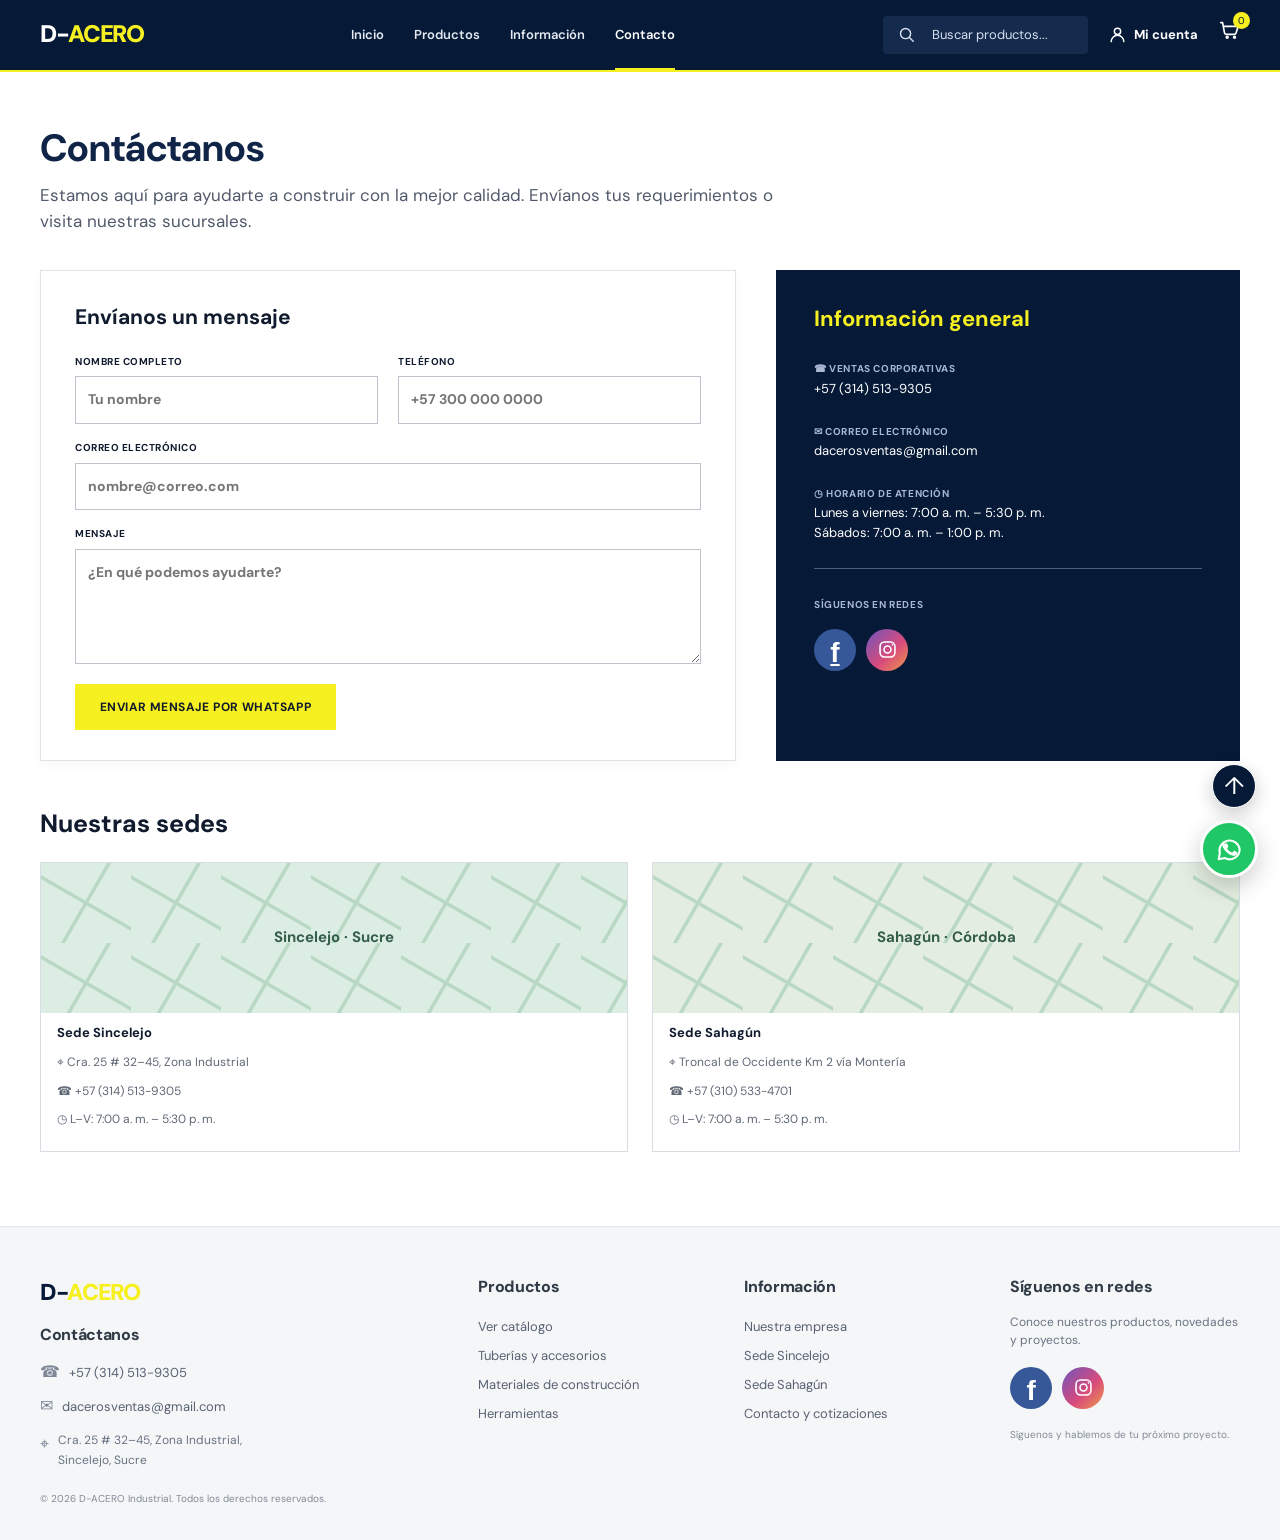
==== commit 13f0b8fb: "Add interactive office map and customer catalog features" ====
--- a/contacto.html
+++ b/contacto.html
@@ -12,10 +12,10 @@
   <link href="https://fonts.googleapis.com/css2?family=DM+Sans:wght@400;500;600;700;800&display=swap" rel="stylesheet">
 
 
-  <link rel="stylesheet" href="style.css">
-  <script src="script.js" defer></script>
+  <link rel="stylesheet" href="css/style.css">
+  <script src="js/script.js" defer></script>
 </head>
-<body>
+<body id="top">
 <header class="site-header">
     <a class="brand" href="index.html" aria-label="D-ACERO, inicio">
       <span class="brand-wordmark"><span class="brand-dash">D-</span><strong>ACERO</strong></span>
@@ -37,7 +37,10 @@
         <svg viewBox="0 0 24 24" aria-hidden="true"><circle cx="10.8" cy="10.8" r="6.4"></circle><path d="m16 16 4.5 4.5"></path></svg><span>Buscar productos...</span>
       </a>
 
-      <button class="text-button login-button" type="button" disabled aria-label="Ingreso de clientes no habilitado" title="El ingreso de clientes no está habilitado"><span class="login-label">Ingreso no habilitado</span></button>
+      <a class="text-button login-button" href="cuenta.html" aria-label="Ingreso y registro de clientes">
+        <svg viewBox="0 0 24 24" aria-hidden="true"><circle cx="12" cy="8" r="4"></circle><path d="M4 21a8 8 0 0 1 16 0"></path></svg>
+        <span class="login-label">Mi cuenta</span>
+      </a>
 
       <a class="icon-button" href="solicitud.html" aria-label="Solicitud de cotización">
         <svg viewBox="0 0 24 24" aria-hidden="true"><path d="M3 4h2l2.1 11.1a2 2 0 0 0 2 1.6h8.7a2 2 0 0 0 1.9-1.4L22 8H6"></path><circle cx="10" cy="20" r="1"></circle><circle cx="18" cy="20" r="1"></circle></svg><span class="cart-count">0</span>
@@ -85,8 +88,8 @@
             <p><strong>✉ Correo electrónico</strong><br>dacerosventas@gmail.com</p>
             <p>
               <strong>◷ Horario de atención</strong><br>
-              Lunes a viernes: 7:30 a. m. – 5:30 p. m.<br>
-              Sábados: 8:00 a. m. – 1:00 p. m.
+              Lunes a viernes: 7:00 a. m. – 5:30 p. m.<br>
+              Sábados: 7:00 a. m. – 1:00 p. m.
             </p>
             <hr>
             <p><strong>Síguenos en redes</strong></p><div class="social-links contact-social-links"><a class="social-link social-facebook" href="https://www.facebook.com/ferroacero.sincelejo/" target="_blank" rel="noopener noreferrer" aria-label="Facebook de D-Acero">f</a><a class="social-link social-instagram" href="https://www.instagram.com/dacero.co/" target="_blank" rel="noopener noreferrer" aria-label="Instagram de D-Acero"><svg viewBox="0 0 24 24" aria-hidden="true"><rect x="3.5" y="3.5" width="17" height="17" rx="5"></rect><circle cx="12" cy="12" r="4"></circle><circle class="instagram-dot" cx="17.7" cy="6.7" r="1"></circle></svg></a></div>
@@ -101,14 +104,14 @@
               <h3>Sede Sincelejo</h3>
               <p>⌖ Cra. 25 # 32–45, Zona Industrial</p>
               <p>☎ +57 (314) 513-9305</p>
-              <p>◷ L–V: 7:30 a. m. – 5:30 p. m.</p>
+              <p>◷ L–V: 7:00 a. m. – 5:30 p. m.</p>
             </article>
             <article>
               <div class="map-placeholder map-two">Sahagún · Córdoba</div>
               <h3>Sede Sahagún</h3>
               <p>⌖ Troncal de Occidente Km 2 vía Montería</p>
               <p>☎ +57 (310) 533-4701</p>
-              <p>◷ L–V: 7:30 a. m. – 5:30 p. m.</p>
+              <p>◷ L–V: 7:00 a. m. – 5:30 p. m.</p>
             </article>
           </div>
         </section>
@@ -165,4 +168,7 @@
   <a class="whatsapp-float" href="https://wa.me/573145139305?text=Hola%20D-Acero%2C%20quiero%20informaci%C3%B3n%20sobre%20sus%20productos." target="_blank" rel="noopener noreferrer" aria-label="Escribir a D-Acero por WhatsApp" title="Escríbenos por WhatsApp"><svg viewBox="0 0 24 24" aria-hidden="true"><path d="M20.4 11.7a8.35 8.35 0 0 1-12.35 7.35L3 20l.98-4.88A8.4 8.4 0 1 1 20.4 11.7Z"></path><path d="M8.2 7.7c.25-.56.51-.57.77-.58h.65c.2 0 .45.08.56.39l.78 1.88c.1.25.07.46-.08.64l-.62.75c-.18.19-.25.38-.1.64.17.28.72 1.18 1.59 1.91 1.09.92 2 .99 2.28 1.08.27.08.44.06.61-.14l.82-.96c.2-.24.41-.28.67-.18l1.8.86c.27.13.45.2.51.33.07.13.07.74-.18 1.44-.25.7-1.48 1.34-2.04 1.39-.52.05-1.17.07-1.89-.16-.44-.14-1.01-.33-1.74-.66-3.06-1.33-5.05-4.45-5.2-4.66-.15-.2-1.24-1.65-1.24-3.14 0-1.5.78-2.23 1.05-2.53Z"></path></svg></a>
   <div class="toast" role="status" aria-live="polite"></div>
 
-<a class="back-to-top" href="#top" aria-label="Volver arriba" title="Volver arriba">↑</a><div class="toast" role="status" aria-live="polite"></div><script>document.body.id="top";</script></body></html>
+<a class="back-to-top" href="#top" aria-label="Volver arriba" title="Volver arriba">↑</a>
+<div class="toast" role="status" aria-live="polite"></div>
+</body>
+</html>
--- a/css/style.css
+++ b/css/style.css
@@ -0,0 +1,2981 @@
+/* INICIO DE VARIABLES Y BASE */
+:root {
+  --navy: #061a38;
+  --navy-2: #0b2548;
+  --yellow: #f7f021;
+  --orange: var(--yellow);
+  --orange-dark: #e6d900;
+  --ink: #111b2e;
+  --muted: #657084;
+  --line: #d8dce3;
+  --paper: #fff;
+  --soft: #f4f5f7;
+  --font: 'DM Sans', Arial, sans-serif;
+}
+
+* {
+  box-sizing: border-box;
+}
+
+html {
+  scroll-behavior: smooth;
+}
+
+body {
+  margin: 0;
+  background: #fff;
+  color: var(--ink);
+  font-family: var(--font);
+  font-size: 15px;
+  line-height: 1.55;
+}
+
+button,
+input,
+textarea,
+select {
+  font: inherit;
+}
+
+button {
+  cursor: pointer;
+}
+
+img {
+  max-width: 100%;
+  display: block;
+}
+
+.wrap {
+  width: min(1200px, calc(100% - 64px));
+  margin-inline: auto;
+}
+
+.section {
+  padding: 56px 0;
+}
+
+.section-muted {
+  background: #f3f4f6;
+}
+
+.section h2,
+.branches h2 {
+  font-size: 25px;
+  margin: 0 0 28px;
+}
+
+.page {
+  display: block;
+  min-height: 55vh;
+  scroll-margin-top: 18px;
+}
+
+.button {
+  display: inline-flex;
+  align-items: center;
+  justify-content: center;
+  border: 1px solid transparent;
+  padding: 13px 24px;
+  min-height: 46px;
+  text-transform: uppercase;
+  letter-spacing: 0.035em;
+  font-size: 12px;
+  font-weight: 700;
+  text-decoration: none;
+  transition: 0.2s;
+}
+
+.button:hover {
+  transform: translateY(-1px);
+  filter: brightness(0.97);
+}
+
+.button-primary {
+  background: var(--orange);
+  color: #101a2a;
+}
+
+.button-primary:hover {
+  background: var(--orange-dark);
+}
+
+.button-outline {
+  background: transparent;
+  color: var(--navy);
+  border-color: var(--navy);
+}
+
+.button-outline.light {
+  color: #fff;
+  border-color: #fff;
+}
+
+.button-row {
+  display: flex;
+  gap: 14px;
+  flex-wrap: wrap;
+}
+
+.link-button,
+.text-button,
+.inline-button,
+.back-link {
+  border: 0;
+  background: none;
+  color: inherit;
+}
+
+.eyebrow {
+  text-transform: uppercase;
+  letter-spacing: 0.12em;
+  font-size: 11px;
+  font-weight: 700;
+  color: var(--orange-dark);
+  margin: 0 0 9px;
+}
+
+.lead {
+  font-size: 17px;
+  color: #505a6b;
+  max-width: 760px;
+  margin: 6px 0 36px;
+}
+/* FIN DE VARIABLES Y BASE */
+
+/* INICIO DE HEADER */
+.site-header {
+  height: 72px;
+  background: var(--navy);
+  color: #fff;
+  border-bottom: 2px solid #f7f021;
+  display: flex;
+  align-items: center;
+  padding: 0 max(32px, calc((100% - 1200px) / 2));
+  gap: 40px;
+  position: relative;
+  z-index: 5;
+}
+
+.brand {
+  color: #fff;
+  text-decoration: none;
+  font-weight: 800;
+  font-size: 22px;
+  white-space: nowrap;
+}
+
+.brand span {
+  color: #fff;
+}
+
+.main-nav {
+  display: flex;
+  align-items: center;
+  gap: 30px;
+  margin: auto;
+}
+
+.nav-link {
+  color: #e4e8f0;
+  text-decoration: none;
+  font-weight: 600;
+  font-size: 13px;
+  padding: 25px 0 22px;
+  border-bottom: 2px solid transparent;
+}
+
+.nav-link:hover,
+.nav-link.active {
+  color: #fff;
+  border-color: var(--orange);
+}
+
+.header-actions {
+  display: flex;
+  align-items: center;
+  gap: 20px;
+}
+
+.header-search {
+  display: inline-block;
+  background: #142b4e;
+  color: #d9e1ee;
+  border: 0;
+  border-radius: 4px;
+  padding: 9px 14px;
+  min-width: 205px;
+  text-align: left;
+  text-decoration: none;
+}
+
+.header-search span {
+  font-size: 13px;
+  margin-left: 8px;
+}
+
+.text-button {
+  font-size: 13px;
+  color: #fff;
+  font-weight: 700;
+  text-decoration: none;
+}
+
+/* Icono de cuenta de crédito: contorno azul/blanco, nunca un bloque negro. */
+.login-button {
+  display: inline-flex;
+  align-items: center;
+  gap: 8px;
+  color: #fff;
+}
+
+.login-button svg {
+  display: block;
+  width: 19px;
+  height: 19px;
+  flex: 0 0 19px;
+  fill: none;
+  stroke: currentColor;
+  stroke-width: 1.8;
+  stroke-linecap: round;
+  stroke-linejoin: round;
+}
+
+.icon-button {
+  position: relative;
+  border: 0;
+  background: none;
+  color: #fff;
+  font-size: 20px;
+}
+
+.cart-count {
+  position: absolute;
+  top: -7px;
+  right: -10px;
+  background: var(--orange);
+  color: var(--navy);
+  font-size: 10px;
+  width: 17px;
+  height: 17px;
+  border-radius: 50%;
+  display: grid;
+  place-items: center;
+}
+
+.menu-toggle {
+  display: none;
+  background: none;
+  border: 0;
+  color: #fff;
+  font-size: 24px;
+}
+/* FIN DE HEADER */
+
+/* INICIO DE HOME Y HERO */
+.hero {
+  min-height: 390px;
+  display: flex;
+  align-items: center;
+  color: #fff;
+  background:
+    linear-gradient(90deg, rgba(4, 19, 42, 0.93), rgba(4, 19, 42, 0.68)),
+    url('https://images.unsplash.com/photo-1581092160607-ee22621dd758?auto=format&fit=crop&w=2000&q=90')
+      center 55% / cover;
+}
+
+.hero-content {
+  padding-block: 54px;
+}
+
+.hero h1 {
+  font-size: clamp(36px, 5vw, 54px);
+  line-height: 1.08;
+  max-width: 620px;
+  margin: 10px 0 16px;
+  letter-spacing: -0.035em;
+}
+
+.hero-copy {
+  max-width: 555px;
+  color: #e0e4ec;
+  margin: 0 0 28px;
+}
+
+.categories-section {
+  padding-block: 48px 56px;
+}
+
+.category-grid {
+  display: grid;
+  grid-template-columns: repeat(6, 1fr);
+  gap: 16px;
+}
+
+.category-card {
+  background: #fff;
+  border: 1px solid var(--line);
+  min-height: 112px;
+  display: flex;
+  align-items: center;
+  justify-content: center;
+  flex-direction: column;
+  gap: 10px;
+  box-shadow: 0 3px 8px #0b1e3810;
+  color: var(--ink);
+  font-size: 13px;
+  text-decoration: none;
+}
+
+.category-card span {
+  display: grid;
+  place-items: center;
+  width: 40px;
+  height: 40px;
+  border-radius: 9px;
+  background: #e4ebff;
+  color: #101b33;
+  font-size: 22px;
+}
+
+.category-card:hover {
+  border-color: var(--orange);
+  transform: translateY(-2px);
+}
+
+.section-heading {
+  display: flex;
+  align-items: center;
+  justify-content: space-between;
+}
+
+.section-heading h2 {
+  margin-bottom: 24px;
+}
+
+.link-button {
+  color: #8f7f02;
+  font-size: 12px;
+}
+
+.cta-band {
+  position: relative;
+  overflow: hidden;
+  isolation: isolate;
+  background: linear-gradient(112deg, #061a38 0%, #0b2548 58%, #102e55 100%);
+  color: #fff;
+  padding: 72px 0;
+}
+
+.cta-band::before,
+.cta-band::after {
+  position: absolute;
+  z-index: -1;
+  content: "";
+  width: 360px;
+  height: 360px;
+  border: 1px solid #ffffff0e;
+  border-radius: 50%;
+  pointer-events: none;
+}
+
+.cta-band::before {
+  top: -210px;
+  left: -120px;
+  box-shadow: 0 0 0 36px #ffffff08, 0 0 0 72px #ffffff05;
+}
+
+.cta-band::after {
+  right: -180px;
+  bottom: -260px;
+  width: 480px;
+  height: 480px;
+  box-shadow: 0 0 0 45px #ffffff07, 0 0 0 90px #ffffff04;
+}
+
+.cta-band-inner {
+  display: grid;
+  grid-template-columns: minmax(0, 1.1fr) minmax(300px, 0.9fr);
+  align-items: center;
+  gap: 48px;
+}
+
+.cta-copy {
+  max-width: 650px;
+}
+
+.cta-eyebrow {
+  display: inline-flex;
+  align-items: center;
+  gap: 10px;
+  margin: 0 0 15px;
+  color: #d5deeb;
+  font-size: 11px;
+  font-weight: 700;
+  letter-spacing: 0.12em;
+  text-transform: uppercase;
+}
+
+.cta-eyebrow-dot {
+  width: 9px;
+  height: 9px;
+  border-radius: 50%;
+  background: var(--yellow);
+  box-shadow: 0 0 0 5px #f7f02120;
+  animation: cta-pulse 2.2s ease-in-out infinite;
+}
+
+.cta-band h2 {
+  max-width: 630px;
+  margin: 0 0 14px;
+  font-size: clamp(34px, 4.2vw, 54px);
+  line-height: 1.08;
+  letter-spacing: -0.04em;
+}
+
+.cta-band h2 span {
+  color: var(--yellow);
+  white-space: nowrap;
+}
+
+.cta-description {
+  max-width: 590px;
+  margin: 0 0 24px;
+  color: #d0d7e4;
+  font-size: 15px;
+  line-height: 1.75;
+}
+
+.cta-actions {
+  display: flex;
+  flex-wrap: wrap;
+  gap: 12px;
+}
+
+.cta-actions .button {
+  min-height: 50px;
+  gap: 20px;
+  transition: transform 180ms ease, box-shadow 180ms ease, background 180ms ease;
+}
+
+.cta-actions .button:hover {
+  transform: translateY(-3px);
+  box-shadow: 0 12px 26px #0004;
+}
+
+.cta-actions .button-outline.light {
+  border-color: #a9b7cc;
+  background: transparent;
+  color: #fff;
+}
+
+.cta-actions .button-outline.light:hover {
+  border-color: #fff;
+  background: #ffffff12;
+}
+
+.cta-benefits {
+  display: flex;
+  flex-wrap: wrap;
+  gap: 10px 22px;
+  margin-top: 22px;
+  color: #c7d3e5;
+  font-size: 11px;
+}
+
+.cta-benefits span::first-letter {
+  color: var(--yellow);
+}
+
+.cta-art {
+  position: relative;
+  display: grid;
+  min-height: 310px;
+  place-items: center;
+  perspective: 900px;
+}
+
+.cta-art-glow {
+  position: absolute;
+  width: min(78%, 330px);
+  aspect-ratio: 1;
+  border-radius: 50%;
+  background: radial-gradient(circle, #f7f02124 0%, #f7f0210b 42%, transparent 70%);
+  filter: blur(5px);
+}
+
+.cta-orbit {
+  position: absolute;
+  width: 280px;
+  height: 180px;
+  border: 1px solid #d8e2f225;
+  border-radius: 50%;
+  transform: rotate(-28deg);
+}
+
+.cta-orbit-one {
+  animation: cta-orbit 18s linear infinite;
+}
+
+.cta-orbit-two {
+  width: 330px;
+  height: 220px;
+  border-color: #f7f02135;
+  transform: rotate(42deg);
+  animation: cta-orbit 24s linear infinite reverse;
+}
+
+.cta-plate {
+  position: absolute;
+  width: 230px;
+  height: 174px;
+  border: 1px solid #ffffff45;
+  border-radius: 18px;
+  background: linear-gradient(145deg, #ffffff20, #ffffff04 60%), #10294c;
+  box-shadow: 0 26px 55px #0005, inset 0 1px #ffffff2b;
+  transform: rotate(-9deg) skewY(-2deg);
+}
+
+.cta-plate-back {
+  background: linear-gradient(145deg, #f7f021, #d69e12);
+  opacity: 0.88;
+  transform: translate(20px, -12px) rotate(8deg) skewY(2deg);
+}
+
+.cta-plate-front {
+  display: flex;
+  flex-direction: column;
+  align-items: flex-start;
+  justify-content: center;
+  padding: 25px 30px;
+  animation: cta-float 5s ease-in-out infinite;
+}
+
+.cta-art-mark {
+  font-size: 55px;
+  font-weight: 900;
+  line-height: 1;
+  letter-spacing: -0.1em;
+}
+
+.cta-art-mark span {
+  color: var(--yellow);
+}
+
+.cta-art-rule {
+  width: 64px;
+  height: 4px;
+  margin: 14px 0 10px;
+  background: var(--yellow);
+}
+
+.cta-art-caption {
+  color: #d0d7e4;
+  font-size: 9px;
+  font-weight: 700;
+  letter-spacing: 0.18em;
+}
+
+.cta-floating-card {
+  position: absolute;
+  right: 0;
+  bottom: 12px;
+  display: flex;
+  align-items: center;
+  gap: 12px;
+  padding: 13px 16px;
+  border: 1px solid #ffffff26;
+  border-radius: 12px;
+  background: #0b2142eF;
+  box-shadow: 0 16px 35px #0004;
+  animation: cta-card-float 5s ease-in-out 0.7s infinite;
+}
+
+.cta-floating-icon {
+  display: grid;
+  width: 35px;
+  height: 35px;
+  border-radius: 10px;
+  place-items: center;
+  background: var(--yellow);
+  color: var(--navy);
+  font-size: 20px;
+}
+
+.cta-floating-card strong,
+.cta-floating-card small {
+  display: block;
+}
+
+.cta-floating-card strong {
+  font-size: 11px;
+}
+
+.cta-floating-card small {
+  margin-top: 3px;
+  color: #c1cada;
+  font-size: 9px;
+}
+
+@keyframes cta-float {
+  0%, 100% { transform: translateY(0) rotate(-9deg) skewY(-2deg); }
+  50% { transform: translateY(-9px) rotate(-7deg) skewY(-2deg); }
+}
+
+@keyframes cta-card-float {
+  0%, 100% { transform: translateY(0); }
+  50% { transform: translateY(-7px); }
+}
+
+@keyframes cta-pulse {
+  0%, 100% { box-shadow: 0 0 0 5px #f7f02120; }
+  50% { box-shadow: 0 0 0 9px #f7f0210d; }
+}
+
+@keyframes cta-orbit {
+  to { rotate: 360deg; }
+}
+.product-grid {
+  display: grid;
+  grid-template-columns: repeat(4, minmax(0, 1fr));
+  gap: 18px;
+}
+
+.product-card {
+  background: #fff;
+  border: 1px solid var(--line);
+  min-width: 0;
+  display: flex;
+  flex-direction: column;
+  position: relative;
+}
+
+.product-image {
+  width: 100%;
+  height: 180px;
+  object-fit: cover;
+  background: #f0f1f3;
+}
+
+.product-body {
+  padding: 14px;
+  display: flex;
+  flex-direction: column;
+  flex: 1;
+}
+
+.product-category {
+  font-size: 10px;
+  color: #7b8492;
+  text-transform: uppercase;
+  letter-spacing: 0.08em;
+}
+
+.product-body h3 {
+  font-size: 16px;
+  line-height: 1.25;
+  margin: 4px 0 5px;
+}
+
+.product-body p {
+  font-size: 12px;
+  color: #5e6775;
+  margin: 0 0 10px;
+  flex: 1;
+}
+
+.product-price {
+  font-size: 18px;
+  font-weight: 700;
+  margin: 3px 0 12px;
+}
+
+.product-tag {
+  position: absolute;
+  right: 8px;
+  top: 8px;
+  background: var(--orange);
+  padding: 3px 7px;
+  font-size: 9px;
+  text-transform: uppercase;
+}
+
+.product-actions {
+  display: flex;
+  gap: 8px;
+}
+
+.product-actions .button {
+  width: 100%;
+  padding: 10px 8px;
+}
+/* FIN DE HOME Y HERO */
+
+/* INICIO DE CATÁLOGO */
+.catalog-page {
+  padding-block: 18px 70px;
+}
+
+.catalog-page > h1,
+.quote-page > h1,
+.contact-page > h1 {
+  font-size: 36px;
+  line-height: 1.2;
+  margin: 0 0 10px;
+  color: #102447;
+}
+
+.search-field {
+  display: flex;
+  align-items: center;
+  gap: 12px;
+  border: 1px solid #8992a1;
+  border-radius: 4px;
+  max-width: 620px;
+  height: 48px;
+  padding: 0 14px;
+  margin: 0 0 32px;
+  color: #697487;
+}
+
+.search-field span {
+  font-size: 23px;
+}
+
+.search-field input {
+  border: 0;
+  outline: 0;
+  width: 100%;
+  background: transparent;
+}
+
+.catalog-layout {
+  display: grid;
+  grid-template-columns: 230px 1fr;
+  gap: 34px;
+}
+
+.filters {
+  border: 1px solid var(--line);
+  border-radius: 4px;
+  padding: 18px;
+  height: max-content;
+  box-shadow: 0 3px 10px #00000008;
+}
+
+.filters h2 {
+  font-size: 20px;
+  margin: 0 0 12px;
+  padding-bottom: 10px;
+  border-bottom: 1px solid #e4e6e9;
+}
+
+.filter-group {
+  margin-top: 19px;
+}
+
+.filter-group h3 {
+  font-size: 10px;
+  letter-spacing: 0.08em;
+  text-transform: uppercase;
+  margin: 0 0 9px;
+}
+
+.filter-group label {
+  display: block;
+  font-size: 13px;
+  margin: 7px 0;
+  color: #4d5869;
+}
+
+.filter-group input[type='checkbox'] {
+  accent-color: var(--navy);
+  margin-right: 6px;
+}
+
+.filter-group input[type='range'] {
+  width: 100%;
+  accent-color: var(--orange);
+}
+
+.range-labels {
+  display: flex;
+  justify-content: space-between;
+  color: #7c8490;
+  font-size: 10px;
+}
+
+.results-toolbar {
+  display: flex;
+  align-items: center;
+  justify-content: space-between;
+  border-bottom: 1px solid #e1e3e7;
+  padding: 0 0 12px;
+  margin-bottom: 16px;
+  font-size: 12px;
+}
+
+.results-toolbar label {
+  display: flex;
+  align-items: center;
+  gap: 8px;
+}
+
+.results-toolbar select {
+  padding: 7px;
+  border: 1px solid #c8ccd3;
+  border-radius: 3px;
+  background: #fff;
+}
+
+.catalog-grid {
+  grid-template-columns: repeat(4, minmax(0, 1fr));
+  gap: 14px;
+}
+
+.catalog-grid .product-image {
+  height: 145px;
+}
+
+.catalog-grid .product-body {
+  padding: 11px;
+}
+
+.catalog-grid .product-body h3 {
+  font-size: 14px;
+}
+
+.catalog-grid .product-body p {
+  min-height: 38px;
+}
+
+.catalog-grid .product-price {
+  font-size: 15px;
+}
+
+.catalog-grid .product-actions .button {
+  font-size: 10px;
+}
+
+.empty-state {
+  color: var(--muted);
+  padding: 30px;
+  text-align: center;
+}
+/* FIN DE CATÁLOGO */
+
+/* INICIO DE DETALLE */
+.detail-page {
+  padding-block: 20px 0;
+}
+
+.breadcrumbs {
+  display: flex;
+  gap: 11px;
+  align-items: center;
+  font-size: 12px;
+  color: #667080;
+  margin: 0 0 22px;
+}
+
+.breadcrumbs button {
+  border: 0;
+  background: none;
+  color: inherit;
+  padding: 0;
+}
+
+.detail-layout {
+  display: grid;
+  grid-template-columns: 1.2fr 0.9fr;
+  gap: 34px;
+}
+
+.detail-visual > img {
+  width: 100%;
+  height: 440px;
+  object-fit: cover;
+  background: #f0f1f3;
+  padding: 24px;
+}
+
+.thumb-row {
+  display: flex;
+  gap: 10px;
+  margin-top: 10px;
+}
+
+.thumb {
+  width: 130px;
+  height: 80px;
+  padding: 4px;
+  border: 1px solid #cfd3da;
+  background: #f5f5f5;
+}
+
+.thumb.active {
+  border: 2px solid #915600;
+}
+
+.thumb img {
+  height: 100%;
+  width: 100%;
+  object-fit: cover;
+}
+
+.thumb-placeholder {
+  height: 80px;
+  width: 130px;
+  background: #f1f2f4;
+  display: grid;
+  place-items: center;
+  color: #7d8490;
+  border: 1px solid var(--line);
+  font-size: 26px;
+}
+
+.detail-info {
+  padding: 8px 0;
+}
+
+.detail-top {
+  display: flex;
+  justify-content: space-between;
+  align-items: center;
+}
+
+.stock-tag {
+  background: #e2ecff;
+  color: #143a79;
+  font-size: 10px;
+  padding: 5px 9px;
+  text-transform: uppercase;
+}
+
+.detail-info h1 {
+  font-size: 34px;
+  line-height: 1.18;
+  margin: 5px 0 14px;
+}
+
+.detail-price {
+  font-size: 32px;
+  font-weight: 800;
+  margin: 0 0 20px;
+  color: var(--navy);
+}
+
+.detail-description {
+  color: #505a69;
+}
+
+.spec-title {
+  background: #f2f3f5;
+  padding: 10px 14px;
+  font-size: 14px;
+  margin: 20px 0 0;
+  border: 1px solid var(--line);
+}
+
+.spec-list {
+  margin: 0;
+  border: 1px solid var(--line);
+  border-top: 0;
+  font-size: 12px;
+}
+
+.spec-list div {
+  display: grid;
+  grid-template-columns: 1fr 1fr;
+  padding: 8px 14px;
+  border-top: 1px solid #e5e6e8;
+}
+
+.spec-list dt,
+.spec-list dd {
+  margin: 0;
+}
+
+.quantity-row {
+  display: flex;
+  align-items: center;
+  gap: 20px;
+  margin: 22px 0;
+}
+
+.quantity-row strong {
+  text-transform: uppercase;
+  font-size: 12px;
+  letter-spacing: 0.08em;
+}
+
+.quantity-control {
+  display: flex;
+  border: 1px solid #c9ced6;
+}
+
+.quantity-control button,
+.quantity-control span {
+  width: 40px;
+  height: 36px;
+  border: 0;
+  background: #fff;
+  display: grid;
+  place-items: center;
+}
+
+.quantity-control span {
+  border-inline: 1px solid #c9ced6;
+}
+
+.detail-info .button-row .button {
+  flex: 1;
+}
+
+.related {
+  margin-top: 64px;
+  border-top: 1px solid #e1e3e8;
+  padding: 36px 0 28px;
+}
+
+.related h2 {
+  font-size: 24px;
+  margin: 0 0 22px;
+}
+
+.related .product-image {
+  height: 145px;
+}
+/* FIN DE DETALLE */
+
+/* INICIO DE COTIZACIÓN */
+.quote-page {
+  padding-block: 36px 90px;
+}
+
+.quote-page h1 {
+  font-size: 38px;
+}
+
+.quote-layout {
+  display: grid;
+  grid-template-columns: minmax(0, 1.6fr) minmax(260px, 0.8fr);
+  gap: 24px;
+  align-items: start;
+}
+
+.quote-table,
+.summary-card,
+.notes-card {
+  border: 1px solid #cdd2db;
+  border-radius: 4px;
+  background: #fff;
+}
+
+.quote-table {
+  overflow: hidden;
+}
+
+.quote-head,
+.quote-item {
+  display: grid;
+  grid-template-columns: minmax(180px, 1fr) 100px 120px 34px;
+  align-items: center;
+  gap: 14px;
+  padding: 16px 18px;
+}
+
+.quote-head {
+  background: #f2f3f5;
+  text-transform: uppercase;
+  letter-spacing: 0.08em;
+  font-size: 10px;
+  font-weight: 700;
+}
+
+.quote-item {
+  border-top: 1px solid var(--line);
+  min-height: 108px;
+}
+
+.quote-product {
+  display: flex;
+  align-items: center;
+  gap: 14px;
+}
+
+.quote-product img {
+  width: 78px;
+  height: 70px;
+  object-fit: cover;
+  background: #f1f1f1;
+}
+
+.quote-product strong {
+  display: block;
+  line-height: 1.25;
+}
+
+.quote-product small {
+  font-size: 10px;
+  color: #6d7581;
+}
+
+.quote-unit {
+  text-align: center;
+  font-size: 13px;
+  font-weight: 600;
+}
+
+.quote-qty {
+  display: flex;
+  align-items: center;
+  justify-content: center;
+  border: 1px solid #cbd0d8;
+}
+
+.quote-qty button,
+.quote-qty span {
+  border: 0;
+  background: #fff;
+  width: 30px;
+  height: 34px;
+  display: grid;
+  place-items: center;
+}
+
+.quote-remove {
+  border: 0;
+  background: none;
+  color: #737b87;
+  font-size: 17px;
+}
+
+.quote-footer {
+  padding: 14px 18px;
+  background: #f5f5f6;
+  display: flex;
+  justify-content: space-between;
+}
+
+.quote-footer button {
+  border: 0;
+  background: none;
+  color: #ba2424;
+}
+
+.summary-card {
+  padding: 0 18px 17px;
+}
+
+.summary-card h2 {
+  margin: 0 -18px 12px;
+  padding: 15px 18px;
+  background: #f2f3f5;
+  border-bottom: 1px solid var(--line);
+  font-size: 21px;
+}
+
+.summary-line {
+  display: flex;
+  justify-content: space-between;
+  padding: 9px 0;
+  font-size: 13px;
+}
+
+.summary-card small {
+  display: block;
+  color: #7b8390;
+  font-size: 11px;
+  margin: 6px 0 18px;
+}
+
+.full {
+  width: 100%;
+}
+
+.secure-note {
+  text-align: center;
+  font-size: 11px;
+  color: #7c8490;
+  margin: 14px 0 0;
+}
+
+.notes-card {
+  margin-top: 22px;
+  padding: 18px;
+}
+
+.notes-card label {
+  display: block;
+  text-transform: uppercase;
+  font-size: 13px;
+  font-weight: 700;
+  margin-bottom: 10px;
+}
+
+.notes-card textarea {
+  width: 100%;
+  min-height: 105px;
+  padding: 12px;
+  border: 1px solid #b8bec8;
+  resize: vertical;
+}
+
+.notice {
+  margin-top: 22px;
+  background: #eef1f6;
+  border-left: 3px solid var(--navy);
+  padding: 17px;
+  color: #3c4656;
+  font-size: 13px;
+}
+
+.empty-cart {
+  padding: 34px;
+  text-align: center;
+  color: var(--muted);
+}
+
+.empty-cart__link {
+  margin-top: 16px;
+}
+/* FIN DE COTIZACIÓN */
+
+/* INICIO DE INFORMACIÓN Y SEDES */
+.about-hero {
+  height: 210px;
+  display: grid;
+  place-content: center;
+  text-align: center;
+  color: white;
+  background:
+    linear-gradient(#071b39db, #071b39db),
+    url('https://images.unsplash.com/photo-1581092160607-ee22621dd758?auto=format&fit=crop&w=1600&q=80')
+      center / cover;
+}
+
+.about-hero h1 {
+  margin: 0;
+  font-size: 34px;
+}
+
+.about-hero span {
+  height: 3px;
+  width: 55px;
+  background: var(--orange);
+  margin: 10px auto;
+}
+
+.about-intro {
+  display: grid;
+  grid-template-columns: 1fr 1fr;
+  gap: 35px;
+  align-items: center;
+}
+
+.about-intro img {
+  width: 100%;
+  height: 280px;
+  object-fit: cover;
+}
+
+.about-intro h2 {
+  font-size: 24px;
+}
+
+.about-intro p {
+  font-size: 13px;
+  color: #535d6b;
+}
+
+.center-heading {
+  text-align: center;
+  margin: 0 auto 25px;
+  max-width: 550px;
+}
+
+.center-heading h2 {
+  margin: 0 0 6px;
+}
+
+.center-heading p {
+  font-size: 12px;
+  color: var(--muted);
+}
+
+.about-cards {
+  display: grid;
+  grid-template-columns: repeat(4, 1fr);
+  gap: 14px;
+}
+
+.about-cards article {
+  background: #fff;
+  border: 1px solid var(--line);
+  text-align: center;
+  padding: 20px 14px;
+  box-shadow: 0 3px 8px #0b1e380a;
+}
+
+.about-cards span {
+  display: grid;
+  place-items: center;
+  width: 38px;
+  height: 38px;
+  background: #e4ebff;
+  margin: auto;
+  color: var(--navy);
+  font-size: 20px;
+}
+
+.about-cards h3 {
+  font-size: 15px;
+  margin: 10px 0 2px;
+}
+
+.about-cards p {
+  font-size: 11px;
+  color: #6c7480;
+  margin: 0;
+}
+
+.branches {
+  padding-top: 44px;
+}
+
+.branch-grid {
+  display: grid;
+  grid-template-columns: repeat(2, 1fr);
+  gap: 24px;
+}
+
+.branch-grid article {
+  border: 1px solid var(--line);
+  background: #fff;
+  padding-bottom: 12px;
+}
+
+.map-placeholder {
+  height: 150px;
+  display: grid;
+  place-items: center;
+  background-color: #dceee3;
+  background-image:
+    linear-gradient(30deg, transparent 48%, #b9d8c4 49%, #b9d8c4 51%, transparent 52%),
+    linear-gradient(120deg, transparent 48%, #b9d8c4 49%, #b9d8c4 51%, transparent 52%);
+  background-size: 90px 80px;
+  color: #355d4b;
+  font-weight: 700;
+}
+
+.map-two {
+  background-color: #e3eee0;
+}
+
+.branch-grid h3,
+.branch-grid p {
+  margin: 10px 16px;
+  font-size: 13px;
+}
+
+.branch-grid p {
+  color: #5f6875;
+  font-size: 12px;
+}
+
+.why-band {
+  background: #102849;
+  color: #fff;
+  padding: 34px 0 40px;
+  text-align: center;
+}
+
+.why-band h2 {
+  margin: 0 0 28px;
+}
+
+.why-grid {
+  display: grid;
+  grid-template-columns: repeat(3, 1fr);
+  gap: 28px;
+}
+
+.why-grid h3 {
+  font-size: 16px;
+}
+
+.why-grid p {
+  color: #c1cada;
+  font-size: 12px;
+}
+
+.last-cta {
+  text-align: center;
+  padding: 35px 16px;
+}
+
+.last-cta h2 {
+  margin: 0 0 14px;
+  font-size: 23px;
+}
+/* FIN DE INFORMACIÓN Y SEDES */
+
+/* INICIO DE CONTACTO */
+.contact-page {
+  padding-block: 54px 74px;
+}
+
+.contact-page > h1 {
+  font-size: 38px;
+}
+
+.contact-layout {
+  display: grid;
+  grid-template-columns: 1.2fr 0.8fr;
+  gap: 40px;
+}
+
+.form-card {
+  padding: 30px 34px;
+  border: 1px solid #e0e2e6;
+  box-shadow: 0 4px 12px #00000008;
+}
+
+.form-card h2 {
+  margin: 0 0 20px;
+  font-size: 21px;
+}
+
+.form-grid {
+  display: grid;
+  grid-template-columns: 1fr 1fr;
+  gap: 16px 20px;
+}
+
+.form-grid label,
+.auth-card > label {
+  font-size: 10px;
+  font-weight: 700;
+  text-transform: uppercase;
+  letter-spacing: 0.05em;
+}
+
+.form-grid input,
+.form-grid textarea,
+.auth-card > label input {
+  display: block;
+  width: 100%;
+  margin-top: 7px;
+  border: 1px solid #bfc4cc;
+  padding: 12px;
+  font-size: 14px;
+  text-transform: none;
+  letter-spacing: normal;
+}
+
+.form-grid textarea {
+  height: 115px;
+  resize: vertical;
+}
+
+.span-2 {
+  grid-column: span 2;
+}
+
+.form-card > .button {
+  margin-top: 20px;
+  min-width: 230px;
+}
+
+.contact-info {
+  background: var(--navy);
+  color: #fff;
+  padding: 32px 38px;
+}
+
+.contact-info h2 {
+  color: var(--orange);
+  margin: 0 0 22px;
+  font-size: 22px;
+}
+
+.contact-info p {
+  margin: 0 0 22px;
+  font-size: 13px;
+}
+
+.contact-info strong {
+  color: #a8b7d2;
+  font-size: 10px;
+  text-transform: uppercase;
+  letter-spacing: 0.06em;
+}
+
+.contact-info hr {
+  border: 0;
+  border-top: 1px solid #52617a;
+  margin: 25px 0;
+}
+
+.contact-branches {
+  padding-inline: 0;
+}
+
+.contact-branches h2 {
+  margin-bottom: 18px;
+}
+/* FIN DE CONTACTO */
+
+/* INICIO DE AUTENTICACIÓN */
+.auth-page {
+  min-height: calc(100vh - 72px);
+  padding: 48px 20px;
+  background: linear-gradient(120deg, #f7f7f7, #eceef1);
+  display: none;
+  align-items: center;
+  justify-content: center;
+}
+
+.auth-page.active {
+  display: flex;
+}
+
+.auth-card {
+  width: min(100%, 520px);
+  background: #fff;
+  padding: 38px 44px;
+  box-shadow: 0 10px 30px #00000014;
+  border: 1px solid #e0e0e0;
+}
+
+.auth-brand {
+  display: block;
+  text-align: center;
+  text-decoration: none;
+  color: var(--navy);
+  font-weight: 800;
+  font-size: 32px;
+  margin: 0 0 18px;
+}
+
+.auth-card h1 {
+  text-align: center;
+  font-size: 26px;
+  margin: 0 0 4px;
+}
+
+.auth-subtitle {
+  text-align: center;
+  color: #838a96;
+  margin: 0 0 28px;
+}
+
+.auth-card > label {
+  display: block;
+  margin: 16px 0;
+}
+
+.auth-card > label input {
+  height: 48px;
+}
+
+.auth-options {
+  display: flex;
+  justify-content: space-between;
+  align-items: center;
+  font-size: 12px;
+  margin: 18px 0;
+}
+
+.auth-options label,
+.terms {
+  font-size: 13px !important;
+  text-transform: none !important;
+  letter-spacing: 0 !important;
+  font-weight: 400 !important;
+}
+
+.auth-options a {
+  color: #3d4960;
+  text-decoration: none;
+}
+
+.auth-bottom {
+  border-top: 1px solid #e1e3e5;
+  margin-top: 26px;
+  padding-top: 22px;
+  text-align: center;
+  font-size: 13px;
+}
+
+.inline-button {
+  font-weight: 700;
+  color: var(--navy);
+  padding: 0;
+}
+
+.back-link {
+  display: block;
+  margin: 18px auto 0;
+  color: #747c88;
+}
+
+.terms {
+  display: flex !important;
+  align-items: center;
+  gap: 8px;
+  margin: 16px 0 22px !important;
+}
+
+.terms input {
+  width: auto !important;
+  height: auto !important;
+  margin: 0 !important;
+}
+
+.register-card {
+  width: min(100%, 560px);
+  padding-block: 28px;
+}
+
+.register-card .auth-brand {
+  font-size: 28px;
+}
+
+.register-card h1 {
+  margin-bottom: 18px;
+}
+
+.account-page {
+  flex-direction: column;
+  gap: 16px;
+}
+
+.account-card {
+  width: min(100%, 520px);
+}
+
+.account-card form {
+  display: grid;
+  gap: 14px;
+}
+
+.account-card form > label:not(.terms) {
+  display: grid;
+  gap: 6px;
+  color: var(--ink);
+  font-size: 13px;
+  font-weight: 700;
+}
+
+.account-card input:not([type="checkbox"]) {
+  width: 100%;
+  height: 48px;
+  padding: 0 12px;
+  border: 1px solid var(--line);
+  border-radius: 6px;
+  background: #fff;
+  color: var(--ink);
+  font: inherit;
+}
+
+.account-submit {
+  width: 100%;
+  justify-content: center;
+}
+
+.account-message:not(:empty) {
+  margin: 14px 0 0;
+  color: #9b3328;
+  font-size: 13px;
+}
+
+.account-local-note {
+  max-width: 520px;
+  margin: 0;
+  color: var(--muted);
+  font-size: 12px;
+  text-align: center;
+}
+
+.account-email {
+  color: var(--muted);
+  text-align: center;
+}
+/* FIN DE AUTENTICACIÓN */
+
+/* INICIO DE FOOTER Y AVISOS */
+.site-footer {
+  background: #f4f6f8;
+  color: #4c5664;
+  padding: 48px 0 34px;
+  border-top: 1px solid #e2e6eb;
+}
+
+.footer-grid {
+  display: grid;
+  grid-template-columns: minmax(245px, 1.4fr) repeat(3, minmax(135px, 0.8fr));
+  gap: 36px;
+}
+
+.footer-column {
+  min-width: 0;
+}
+
+.footer-brand {
+  display: inline-block;
+  margin-bottom: 12px;
+  color: var(--navy);
+  font-size: 23px;
+}
+
+.footer-brand span {
+  color: #c89500;
+}
+
+.footer-grid h2 {
+  margin: 0 0 17px;
+  color: #303a46;
+  font-size: 16px;
+  font-weight: 750;
+  letter-spacing: -0.02em;
+}
+
+.footer-contact-column h2 {
+  margin-bottom: 13px;
+}
+
+.footer-grid a:not(.brand) {
+  color: #586272;
+  text-decoration: none;
+  font-size: 13px;
+  transition: color 160ms ease, transform 160ms ease;
+}
+
+.footer-column > a:not(.brand) {
+  display: block;
+  width: fit-content;
+  margin: 9px 0;
+}
+
+.footer-column > a:not(.brand):hover {
+  color: #b37d00;
+  transform: translateX(3px);
+}
+
+.footer-grid p {
+  max-width: 340px;
+  margin: 0 0 15px;
+  color: #697383;
+  font-size: 12px;
+}
+
+.footer-contact-link {
+  display: flex !important;
+  align-items: center;
+  gap: 9px;
+  margin: 9px 0;
+}
+
+.footer-contact-link span,
+.footer-address span {
+  color: #7d8795;
+  font-size: 16px;
+}
+
+.footer-address {
+  display: flex;
+  align-items: flex-start;
+  gap: 9px;
+  margin-top: 12px;
+  color: #697383;
+  font-size: 12px;
+  font-style: normal;
+  line-height: 1.65;
+}
+
+.footer-location {
+  display: block;
+  margin: -5px 0 10px;
+  color: #818a97;
+  font-size: 10px;
+}
+
+.footer-copyright {
+  display: block;
+  margin-top: 20px;
+  color: #818a97;
+  font-size: 10px;
+}
+
+.footer-social-column p {
+  margin-top: -4px;
+}
+
+.social-links {
+  display: flex;
+  align-items: center;
+  gap: 10px;
+  margin: 17px 0 13px;
+}
+
+.social-link {
+  display: grid;
+  width: 42px;
+  height: 42px;
+  border-radius: 50%;
+  place-items: center;
+  color: #fff !important;
+  transition: transform 180ms ease, box-shadow 180ms ease;
+}
+
+.social-link:hover {
+  transform: translateY(-4px) scale(1.05);
+  box-shadow: 0 8px 16px #1028492e;
+}
+
+.social-facebook {
+  background: #365899;
+  font-family: Arial, sans-serif;
+  font-size: 28px !important;
+  font-weight: 700;
+  line-height: 1;
+  padding-top: 7px;
+}
+
+.social-instagram {
+  background: linear-gradient(135deg, #6d55bd, #d84b7c 58%, #f09a49);
+}
+
+.social-instagram svg {
+  width: 21px;
+  height: 21px;
+  fill: none;
+  stroke: #fff;
+  stroke-width: 1.8;
+}
+
+.social-instagram .instagram-dot {
+  fill: #fff;
+  stroke: none;
+}
+
+.footer-social-note {
+  color: #818a97;
+  font-size: 10px;
+}.toast {
+  position: fixed;
+  z-index: 10;
+  bottom: 22px;
+  left: 50%;
+  transform: translate(-50%, 20px);
+  background: var(--navy);
+  color: #fff;
+  padding: 12px 20px;
+  opacity: 0;
+  pointer-events: none;
+  transition: 0.25s;
+  box-shadow: 0 5px 20px #0003;
+}
+
+.toast.show {
+  opacity: 1;
+  transform: translate(-50%, 0);
+}
+/* FIN DE FOOTER Y AVISOS */
+
+/* INICIO DE RESPONSIVE */
+@media (max-width: 1000px) {
+  .cta-band-inner {
+    grid-template-columns: minmax(0, 1fr) minmax(260px, 0.8fr);
+    gap: 24px;
+  }
+
+  .footer-grid {
+    grid-template-columns: repeat(2, minmax(0, 1fr));
+    gap: 30px 36px;
+  }
+
+  .site-header {
+    gap: 22px;
+    padding-inline: 24px;
+  }
+
+  .main-nav {
+    gap: 17px;
+  }
+
+  .header-actions {
+    gap: 12px;
+  }
+
+  .header-search {
+    min-width: 44px;
+    width: 44px;
+    overflow: hidden;
+    padding-inline: 13px;
+  }
+
+  .header-search span {
+    display: none;
+  }
+
+  .catalog-grid {
+    grid-template-columns: repeat(3, minmax(0, 1fr));
+  }
+
+  .category-grid {
+    grid-template-columns: repeat(3, 1fr);
+  }
+
+  .product-grid-home {
+    grid-template-columns: repeat(4, 1fr);
+  }
+
+  .detail-layout {
+    grid-template-columns: 1fr 1fr;
+    gap: 22px;
+  }
+
+  .detail-visual > img {
+    height: 370px;
+  }
+
+  .catalog-layout {
+    grid-template-columns: 200px 1fr;
+    gap: 20px;
+  }
+}
+
+@media (max-width: 720px) {
+  .cta-band {
+    padding: 54px 0 58px;
+  }
+
+  .cta-band-inner {
+    grid-template-columns: 1fr;
+    gap: 16px;
+  }
+
+  .cta-band h2 {
+    font-size: clamp(32px, 9vw, 44px);
+  }
+
+  .cta-art {
+    min-height: 245px;
+    margin-inline: auto;
+    width: min(100%, 420px);
+  }
+
+  .cta-floating-card {
+    right: 3px;
+  }
+
+  .wrap {
+    width: min(100% - 36px, 600px);
+  }
+
+  .site-header {
+    height: auto;
+    min-height: 64px;
+    padding-inline: 18px;
+    padding-block: 10px;
+    gap: 10px 14px;
+    flex-wrap: wrap;
+  }
+
+  .brand {
+    font-size: 20px;
+  }
+
+  .main-nav {
+    display: flex;
+    order: 3;
+    width: 100%;
+    justify-content: space-between;
+    gap: 8px;
+    margin: 0;
+  }
+
+  .nav-link {
+    padding: 7px 0 5px;
+    font-size: 12px;
+  }
+
+  .header-actions {
+    gap: 10px;
+  }
+
+  .header-search {
+    display: none;
+  }
+
+  .header-actions { margin-left: auto; }
+
+  .text-button {
+    font-size: 12px;
+  }
+
+  .icon-button {
+    font-size: 18px;
+  }
+
+  .hero {
+    min-height: 430px;
+    background-position: 58% center;
+  }
+
+  .hero-content {
+    padding-block: 50px;
+  }
+
+  .hero h1 {
+    font-size: 38px;
+  }
+
+  .hero-copy {
+    font-size: 14px;
+  }
+
+  .section {
+    padding-block: 40px;
+  }
+
+  .section h2 {
+    font-size: 22px;
+  }
+
+  .category-grid {
+    grid-template-columns: repeat(2, 1fr);
+    gap: 10px;
+  }
+
+  .category-card {
+    min-height: 102px;
+  }
+
+  .product-grid,
+  .product-grid-home {
+    grid-template-columns: repeat(2, minmax(0, 1fr));
+    gap: 12px;
+  }
+
+  .product-image {
+    height: 145px;
+  }
+
+  .product-body {
+    padding: 11px;
+  }
+
+  .product-body h3 {
+    font-size: 14px;
+  }
+
+  .product-body p {
+    font-size: 11px;
+  }
+
+  .product-price {
+    font-size: 16px;
+  }
+
+  .cta-band h2 {
+    font-size: 26px;
+  }
+
+  .catalog-page {
+    padding-block: 24px 50px;
+  }
+
+  .catalog-page > h1,
+  .quote-page > h1,
+  .contact-page > h1 {
+    font-size: 30px;
+  }
+
+  .catalog-layout {
+    display: block;
+  }
+
+  .filters {
+    margin-bottom: 20px;
+    padding: 14px;
+  }
+
+  .filter-group {
+    display: inline-block;
+    vertical-align: top;
+    width: 48%;
+    margin-top: 10px;
+  }
+
+  .results-toolbar {
+    align-items: flex-start;
+    gap: 10px;
+    flex-direction: column;
+  }
+
+  .catalog-grid {
+    grid-template-columns: repeat(2, minmax(0, 1fr));
+  }
+
+  .catalog-grid .product-image {
+    height: 132px;
+  }
+
+  .detail-layout {
+    grid-template-columns: 1fr;
+  }
+
+  .detail-visual > img {
+    height: 300px;
+    padding: 10px;
+  }
+
+  .detail-info h1 {
+    font-size: 28px;
+  }
+
+  .detail-price {
+    font-size: 27px;
+  }
+
+  .related {
+    margin-top: 40px;
+  }
+
+  .related .product-grid {
+    grid-template-columns: repeat(2, minmax(0, 1fr));
+  }
+
+  .quote-page {
+    padding-block: 28px 60px;
+  }
+
+  .quote-layout {
+    grid-template-columns: 1fr;
+  }
+
+  .quote-head {
+    display: none;
+  }
+
+  .quote-item {
+    grid-template-columns: minmax(0, 1fr) 82px 100px 24px;
+    padding: 12px 10px;
+    gap: 6px;
+  }
+
+  .quote-product {
+    gap: 8px;
+  }
+
+  .quote-product img {
+    width: 58px;
+    height: 55px;
+  }
+
+  .quote-product strong {
+    font-size: 12px;
+  }
+
+  .quote-unit {
+    font-size: 11px;
+  }
+
+  .quote-footer {
+    padding: 12px;
+  }
+
+  .about-hero {
+    height: 160px;
+  }
+
+  .about-hero h1 {
+    font-size: 28px;
+  }
+
+  .about-intro {
+    grid-template-columns: 1fr;
+    gap: 20px;
+  }
+
+  .about-intro img {
+    height: 230px;
+  }
+
+  .about-cards {
+    grid-template-columns: repeat(2, 1fr);
+  }
+
+  .branch-grid {
+    grid-template-columns: 1fr;
+  }
+
+  .why-grid {
+    grid-template-columns: 1fr;
+    gap: 10px;
+  }
+
+  .why-grid article {
+    max-width: 420px;
+    margin: auto;
+  }
+
+  .contact-page {
+    padding-block: 36px 50px;
+  }
+
+  .contact-layout {
+    grid-template-columns: 1fr;
+    gap: 18px;
+  }
+
+  .form-card {
+    padding: 22px 18px;
+  }
+
+  .contact-info {
+    padding: 26px;
+  }
+
+  .auth-page {
+    min-height: calc(100vh - 64px);
+    padding: 24px 14px;
+  }
+
+  .auth-card {
+    padding: 30px 22px;
+  }
+
+  .footer-grid {
+    grid-template-columns: repeat(2, minmax(0, 1fr));
+    gap: 28px 20px;
+  }
+
+  .footer-contact-column {
+    grid-column: 1 / -1;
+  }
+}
+
+@media (max-width: 420px) {
+  .header-actions {
+    gap: 5px;
+  }
+
+  .category-grid {
+    gap: 8px;
+  }
+
+  .product-grid,
+  .product-grid-home {
+    gap: 9px;
+  }
+
+  .product-image {
+    height: 118px;
+  }
+
+  .product-actions .button {
+    font-size: 9px;
+    padding: 9px 5px;
+  }
+
+  .quote-item {
+    grid-template-columns: minmax(0, 1fr) 62px 82px 20px;
+  }
+
+  .quote-qty button,
+  .quote-qty span {
+    width: 23px;
+  }
+
+  .quote-product img {
+    width: 45px;
+    height: 48px;
+  }
+
+  .quote-product strong {
+    font-size: 11px;
+  }
+
+  .results-toolbar select {
+    max-width: 175px;
+  }
+
+  .footer-grid {
+    grid-template-columns: 1fr;
+    gap: 25px;
+  }
+
+  .footer-contact-column {
+    grid-column: auto;
+  }
+
+  .form-grid {
+    grid-template-columns: 1fr;
+  }
+
+  .span-2 {
+    grid-column: auto;
+  }
+
+  .auth-options {
+    align-items: flex-start;
+    gap: 12px;
+    flex-direction: column;
+  }
+}
+
+/* INICIO DE MAPA DE SEDES */
+.sedes-wrapper {
+  width: 100%;
+  margin: 0 auto;
+}
+
+.sedes-cards-grid {
+  display: grid;
+  grid-template-columns: repeat(auto-fit, minmax(280px, 1fr));
+  gap: 16px;
+  margin-bottom: 20px;
+}
+
+.sede-item-card {
+  display: flex;
+  align-items: center;
+  justify-content: space-between;
+  gap: 12px;
+  padding: 14px 16px;
+  border: 1px solid var(--line);
+  border-radius: 12px;
+  background: #fff;
+  box-shadow: 0 2px 6px rgba(15, 23, 42, .03);
+  transition: border-color .2s, box-shadow .2s, transform .2s;
+}
+
+.sede-item-card:hover,
+.sede-item-card.active {
+  border-color: var(--navy);
+  box-shadow: 0 6px 16px rgba(15, 23, 42, .08);
+  transform: translateY(-2px);
+}
+
+.sede-focus-button {
+  display: flex;
+  align-items: center;
+  gap: 12px;
+  min-width: 0;
+  padding: 0;
+  border: 0;
+  background: transparent;
+  color: inherit;
+  text-align: left;
+  cursor: pointer;
+}
+
+.sede-badge {
+  display: grid;
+  flex: 0 0 34px;
+  width: 34px;
+  height: 34px;
+  place-items: center;
+  border-radius: 50%;
+  background: var(--navy);
+  color: #fff;
+  font-size: 14px;
+  font-weight: 800;
+}
+
+.sede-text {
+  display: grid;
+  gap: 3px;
+  min-width: 0;
+}
+
+.sede-text strong {
+  color: var(--ink);
+  font-size: 14px;
+}
+
+.sede-text small {
+  color: var(--muted);
+  font-size: 11px;
+}
+
+.sede-link {
+  flex: 0 0 auto;
+  padding: 7px 9px;
+  border-radius: 6px;
+  color: var(--navy);
+  font-size: 12px;
+  font-weight: 700;
+  text-decoration: none;
+  white-space: nowrap;
+}
+
+.sede-link:hover {
+  background: var(--soft);
+  color: #9b3328;
+}
+
+.mapa-container-box {
+  position: relative;
+  width: 100%;
+  height: 460px;
+  overflow: hidden;
+  border: 1px solid var(--line);
+  border-radius: 12px;
+  background: #e8edf2;
+  box-shadow: 0 4px 20px rgba(15, 23, 42, .06);
+}
+
+#mapa-dacero {
+  z-index: 1;
+  width: 100%;
+  height: 100%;
+}
+
+.btn-reset-vista {
+  position: absolute;
+  bottom: 16px;
+  left: 16px;
+  z-index: 1000;
+  padding: 9px 15px;
+  border: 0;
+  border-radius: 8px;
+  background: var(--navy);
+  color: #fff;
+  font-size: 12px;
+  font-weight: 700;
+  cursor: pointer;
+  box-shadow: 0 4px 12px rgba(0, 0, 0, .2);
+}
+
+.btn-reset-vista:hover {
+  background: var(--navy-2);
+}
+
+.custom-pin-wrapper {
+  border: 0;
+  background: transparent;
+}
+
+.pin-numerado {
+  position: relative;
+  display: grid;
+  width: 34px;
+  height: 34px;
+  place-items: center;
+  border: 3px solid #fff;
+  border-radius: 50%;
+  background: var(--navy);
+  color: #fff;
+  font-size: 14px;
+  font-weight: 800;
+  box-shadow: 0 4px 12px rgba(11, 25, 44, .45);
+}
+
+.pin-numerado::after {
+  position: absolute;
+  inset: -6px;
+  border: 2px solid var(--navy);
+  border-radius: 50%;
+  content: "";
+  animation: sede-pulse 2s infinite;
+}
+
+.sede-popup {
+  min-width: 190px;
+  font-family: var(--font);
+}
+
+.sede-popup strong {
+  color: var(--navy);
+  font-size: 14px;
+}
+
+.sede-popup p {
+  margin: 5px 0 10px;
+  color: var(--muted);
+  font-size: 12px;
+}
+
+.sede-popup a {
+  display: inline-block;
+  padding: 6px 10px;
+  border-radius: 6px;
+  background: var(--navy);
+  color: #fff;
+  font-size: 12px;
+  font-weight: 700;
+  text-decoration: none;
+}
+
+@keyframes sede-pulse {
+  0% { transform: scale(.9); opacity: .8; }
+  100% { transform: scale(1.4); opacity: 0; }
+}
+
+@media (max-width: 720px) {
+  .sedes-cards-grid {
+    grid-template-columns: 1fr;
+  }
+
+  .mapa-container-box {
+    height: 380px;
+  }
+}
+/* FIN DE MAPA DE SEDES */
+@media (prefers-reduced-motion: reduce) {
+  .cta-eyebrow-dot,
+  .cta-orbit-one,
+  .cta-orbit-two,
+  .cta-plate-front,
+  .cta-floating-card {
+    animation: none;
+  }
+
+  .cta-actions .button,
+  .social-link,
+  .footer-grid a:not(.brand) {
+    transition: none;
+  }
+}
+
+
+
+/* INICIO DE AJUSTES D-ACERO */
+.brand-logo { width: 158px; height: 50px; object-fit: contain; }
+.auth-logo, .footer-logo { width: 158px; height: 50px; }
+.cta-logo { width: min(250px, 60%); height: auto; object-fit: contain; }
+.product-image, .catalog-grid .product-image, .related .product-image { object-fit: contain; padding: 10px; background: #f8f8fa; }
+.detail-visual > img { object-fit: contain; background: #f8f8fa; padding: 14px; }
+.about-cards { grid-template-columns: repeat(3, minmax(0, 1fr)); gap: 20px; }
+.about-cards .about-product-card { display: flex; flex-direction: column; padding: 0; text-align: left; overflow: hidden; border-radius: 10px; transition: transform .2s, box-shadow .2s; }
+.about-cards .about-product-card:hover { transform: translateY(-4px); box-shadow: 0 14px 30px #1b0d491c; }
+.about-product-card > img { width: 100%; height: 190px; object-fit: contain; padding: 12px; background: #f7f6fa; }
+.about-product-copy { padding: 18px; }
+.about-product-kicker { display: block; width: auto !important; height: auto !important; margin: 0 !important; background: transparent !important; color: #6e6685 !important; font-size: 10px !important; text-transform: uppercase; letter-spacing: .08em; }
+.about-product-copy h3 { font-size: 17px; margin: 7px 0; }
+.about-product-copy p { min-height: 48px; font-size: 13px; color: var(--muted); }
+.about-product-link { border: 0; padding: 8px 0 0; background: transparent; color: var(--navy); font-weight: 700; }
+.about-product-link span { color: #c6a900; margin-left: 5px; }
+.contact-social-links { margin-top: -8px; }
+.whatsapp-float { position: fixed; right: 22px; bottom: 22px; z-index: 20; display: grid; place-items: center; width: 58px; height: 58px; border: 3px solid #fff; border-radius: 50%; background: #20c766; color: #fff; box-shadow: 0 8px 24px #0003; transition: transform .2s, box-shadow .2s; }
+.whatsapp-float:hover { transform: translateY(-3px) scale(1.04); box-shadow: 0 12px 28px #0004; }
+.whatsapp-float svg { width: 29px; height: 29px; fill: none; stroke: currentColor; stroke-width: 1.7; stroke-linecap: round; stroke-linejoin: round; }
+.whatsapp-float svg path:last-child { fill: currentColor; stroke: none; }
+@media (max-width: 720px) {
+  .brand-logo { width: 132px; height: 43px; }
+  .about-cards { grid-template-columns: 1fr; }
+  .about-product-card > img { height: 200px; }
+  .whatsapp-float { right: 14px; bottom: 14px; width: 54px; height: 54px; }
+}
+/* FIN DE AJUSTES D-ACERO */
+.about-product-link span { display: inline; width: auto; height: auto; margin: 0 0 0 5px; background: transparent; font-size: inherit; }
+
+/* INICIO DE AJUSTES DE MARCA, INICIO Y CATEGORÍAS */
+.brand-wordmark { display: inline-flex; align-items: baseline; gap: 0; white-space: nowrap; color: #fff; font-size: 24px; font-weight: 900; line-height: 1; letter-spacing: -.055em; }
+.brand-wordmark .brand-dash { color: #fff; }
+.brand-wordmark strong { color: var(--yellow); font-weight: 900; }
+.footer-brand .brand-wordmark { font-size: 23px; }
+.site-footer .brand-wordmark .brand-dash { color: var(--navy); }
+.auth-brand .brand-wordmark { font-size: 27px; }
+.auth-brand .brand-wordmark .brand-dash { color: var(--navy); }
+.auth-brand .brand-wordmark { padding: 10px 16px; border-radius: 8px; background: #fff; box-shadow: 0 6px 20px #061a3818; color: var(--navy); }
+.auth-brand .brand-wordmark strong { color: var(--yellow); }
+.hero {
+  min-height: 540px;
+  position: relative;
+  isolation: isolate;
+  background-image: linear-gradient(90deg, rgba(6, 26, 56, .96) 0%, rgba(6, 26, 56, .78) 48%, rgba(6, 26, 56, .25) 100%), url('../images/home-hero.png');
+  background-position: center 42%;
+  background-size: cover;
+}
+.hero::after { content: ""; position: absolute; z-index: -1; inset: 0; background: linear-gradient(0deg, rgba(6,26,56,.34), transparent 48%); pointer-events: none; }
+.hero-content { position: relative; z-index: 1; }
+.hero .eyebrow { display: inline-flex; align-items: center; gap: 9px; padding: 8px 13px; border: 1px solid #ffffff40; border-radius: 99px; background: #061a3866; color: #fff; backdrop-filter: blur(5px); }
+.hero .eyebrow::before { content: ""; width: 8px; height: 8px; border-radius: 50%; background: var(--yellow); box-shadow: 0 0 0 4px #f2d21f30; }
+.hero h1 { text-wrap: balance; text-shadow: 0 3px 20px #10072f80; }
+.hero-copy { max-width: 525px; text-shadow: 0 1px 8px #10072f80; }
+.hero .button-primary { box-shadow: 0 8px 24px #f2d21f40; }
+.cta-store-visual { position: relative; width: 100%; height: clamp(280px, 31vw, 390px); margin: 0; overflow: hidden; border: 1px solid #ffffff35; border-radius: 18px; background: var(--navy); box-shadow: 0 20px 45px #08051e55; }
+.cta-store-visual img { width: 100%; height: 100%; object-fit: cover; object-position: center; transition: transform .45s ease; }
+.cta-store-visual:hover img { transform: scale(1.035); }
+.cta-store-visual::after { position: absolute; inset: 35% 0 0; content: ""; background: linear-gradient(transparent, #061a38d9); pointer-events: none; }
+.cta-store-visual figcaption { position: absolute; z-index: 1; right: 20px; bottom: 20px; left: 20px; display: grid; gap: 4px; color: #fff; }
+.cta-store-visual figcaption strong { font-size: clamp(17px, 2vw, 22px); }
+.cta-store-visual figcaption span { color: #e4eaf2; font-size: 13px; }
+.category-grid { grid-template-columns: repeat(3, minmax(0, 1fr)); gap: 18px; }
+.category-card {
+  min-width: 0; min-height: 130px; padding: 18px; flex-direction: row; justify-content: flex-start; gap: 14px;
+  border-radius: 10px; text-align: left; transition: transform .2s ease, border-color .2s ease, box-shadow .2s ease;
+}
+.category-card:hover { box-shadow: 0 12px 26px #1b0d4918; }
+.category-card > span { display: initial; place-items: initial; width: auto; height: auto; border-radius: 0; background: transparent; color: inherit; font-size: inherit; }
+.category-card .category-icon { display: grid; flex: 0 0 48px; width: 48px; height: 48px; place-items: center; border-radius: 13px; background: #eeeafb; color: var(--navy); font-size: 23px; }
+.category-card .category-copy { display: block; min-width: 0; flex: 1 1 auto; overflow-wrap: anywhere; }
+.category-copy strong, .category-copy small { display: block; }
+.category-copy strong { color: var(--ink); font-size: 15px; line-height: 1.25; }
+.category-copy small { margin-top: 5px; color: var(--muted); font-size: 12px; line-height: 1.4; }
+.category-card .category-count { display: inline-flex; flex: 0 0 auto; align-items: center; justify-content: center; min-width: 30px; height: 28px; padding: 0 7px; border-radius: 99px; background: #f5f2fc; color: var(--navy); font-size: 11px; font-weight: 800; }
+.category-card .category-arrow { color: #9b8500; font-size: 17px; font-weight: 800; }
+.cta-wordmark { color: #fff; font-size: 30px; font-weight: 900; letter-spacing: -.05em; }
+.cta-wordmark strong { color: var(--yellow); }
+@media (max-width: 720px) {
+  .hero { min-height: 480px; background-position: 58% center; }
+  .category-grid { grid-template-columns: 1fr; }
+  .category-card { min-height: 94px; }
+  .cta-store-visual { height: 245px; }
+}
+@media (min-width: 721px) and (max-width: 1000px) {
+  .category-card { padding: 14px; gap: 10px; }
+  .category-card .category-icon { flex-basis: 42px; width: 42px; height: 42px; }
+  .category-copy strong { font-size: 14px; }
+  .category-copy small { font-size: 11px; }
+}
+/* FIN DE AJUSTES DE MARCA, INICIO Y CATEGORÍAS */
+.category-card .category-icon svg { width: 24px; height: 24px; fill: none; stroke: currentColor; stroke-width: 1.8; stroke-linecap: round; stroke-linejoin: round; }
+.catalog-categories { display: flex; flex-wrap: wrap; gap: 10px; margin: 22px 0 26px; }
+.catalog-categories a { padding: 9px 15px; border: 1px solid var(--line); border-radius: 999px; color: var(--navy); background: #fff; text-decoration: none; font-size: 13px; font-weight: 700; }
+.catalog-categories a:hover { border-color: var(--yellow); background: #fffde0; }
+.product-visual { display: grid; min-height: 175px; place-items: center; overflow: hidden; background: #f6f7f9; }
+.product-visual .product-image { object-fit: contain; }
+.product-actions .button { min-height: 40px; }
+.search-field { justify-content: space-between; max-width: 620px; }
+.search-field > span { font-size: 14px; }
+.search-field a { color: var(--navy); font-weight: 700; }
+.about-product-link { display: inline-flex; text-decoration: none; }
+.cta-band { background: linear-gradient(112deg, #061a38 0%, #0b2548 58%, #15355d 100%); }
+.cta-plate:not(.cta-plate-back) { background: linear-gradient(145deg, #ffffff20, #ffffff04 60%), #0b2548; }
+.cta-floating-card { background: #0b2548ed; }
+
+/* La ilustración animada anterior ya no se usa; se ocultan sus restos por seguridad. */
+.cta-art,
+.cta-art-glow,
+.cta-orbit,
+.cta-plate,
+.cta-floating-card { display: none !important; }
+
+/* INICIO DE COMPONENTES INTERACTIVOS */
+.js-enabled .page { display: none; }
+.js-enabled .page.active { display: block; }
+.js-enabled .page.auth-page.active { display: flex; }
+.brand-wordmark { display: inline-flex; align-items: baseline; white-space: nowrap; color: #fff; font-size: 24px; font-weight: 900; line-height: 1; letter-spacing: -.055em; text-decoration: none; }
+.brand-wordmark .brand-dash { color: #fff; }
+.brand-wordmark strong { color: var(--yellow); font-weight: 900; }
+.site-footer .brand-wordmark .brand-dash, .auth-brand .brand-wordmark .brand-dash { color: var(--navy); }
+.auth-brand .brand-wordmark { display: inline-flex; padding: 10px 16px; border-radius: 8px; background: #fff; box-shadow: 0 6px 20px #061a3818; }
+.header-search { display: inline-flex; align-items: center; gap: 8px; }
+.header-search svg, .login-button svg, .icon-button svg { width: 19px; height: 19px; fill: none; stroke: currentColor; stroke-width: 1.8; stroke-linecap: round; stroke-linejoin: round; flex: 0 0 auto; }
+.login-button { display: inline-flex; align-items: center; gap: 7px; color: #fff; }
+.icon-button svg { width: 22px; height: 22px; }
+.product-visual { position: relative; display: grid; min-height: 175px; place-items: center; overflow: hidden; background: #f6f7f9; }
+.product-visual .product-image { object-fit: contain; }
+.product-tag[hidden]  {
+  display: none;
+}
+.price-to-confirm  {
+  color: #667085;
+  font-size: 15px;
+}
+.auth-icon  {
+  display: grid;
+  width: 54px;
+  height: 54px;
+  margin: 0 auto 15px;
+  place-items: center;
+  border-radius: 50%;
+  background: #e9eff8;
+  color: var(--navy);
+}
+.auth-icon svg  {
+  width: 27px;
+  height: 27px;
+  fill: none;
+  stroke: currentColor;
+  stroke-width: 1.8;
+  stroke-linecap: round;
+  stroke-linejoin: round;
+}
+.login-demo-note  {
+  margin: 14px 0 6px;
+  color: var(--muted);
+  font-size: 12px;
+  text-align: center;
+}
+.login-help-link  {
+  display: block;
+  margin-top: 14px;
+  color: var(--navy);
+  font-size: 13px;
+  font-weight: 700;
+  text-align: center;
+}
+.category-card .category-icon svg  {
+  width: 24px;
+  height: 24px;
+  fill: none;
+  stroke: currentColor;
+  stroke-width: 1.8;
+  stroke-linecap: round;
+  stroke-linejoin: round;
+}
+.cta-band  {
+  background: linear-gradient(112deg, #061a38 0%, #0b2548 58%, #15355d 100%);
+}
+.cta-store-visual  {
+  position: relative;
+  width: 100%;
+  height: clamp(280px, 31vw, 390px);
+  margin: 0;
+  overflow: hidden;
+  border: 1px solid #ffffff35;
+  border-radius: 18px;
+  background: var(--navy);
+  box-shadow: 0 20px 45px #08051e55;
+}
+.cta-store-visual img  {
+  width: 100%;
+  height: 100%;
+  object-fit: cover;
+  object-position: center;
+}
+.cta-store-visual::after  {
+  position: absolute;
+  inset: 35% 0 0;
+  content: "";
+  background: linear-gradient(transparent, #061a38d9);
+  pointer-events: none;
+}
+.cta-store-visual figcaption  {
+  position: absolute;
+  z-index: 1;
+  right: 20px;
+  bottom: 20px;
+  left: 20px;
+  display: grid;
+  gap: 4px;
+  color: #fff;
+}
+.cta-store-visual figcaption span  {
+  color: #e4eaf2;
+  font-size: 13px;
+}
+.whatsapp-float  {
+  position: fixed;
+  right: 22px;
+  bottom: 22px;
+  z-index: 20;
+  display: grid;
+  place-items: center;
+  width: 58px;
+  height: 58px;
+  border: 3px solid #fff;
+  border-radius: 50%;
+  background: #20c766;
+  color: #fff;
+  box-shadow: 0 8px 24px #0003;
+}
+.whatsapp-float svg  {
+  width: 29px;
+  height: 29px;
+  fill: none;
+  stroke: currentColor;
+  stroke-width: 1.7;
+  stroke-linecap: round;
+  stroke-linejoin: round;
+}
+@media (max-width: 720px)  {
+  .cta-store-visual  {
+    height: 245px;
+  }
+  .whatsapp-float  {
+    right: 14px;
+    bottom: 14px;
+    width: 54px;
+    height: 54px;
+  }
+  .login-label  {
+    display: none;
+  }
+}
+/* FIN DE COMPONENTES INTERACTIVOS */
+[hidden] {
+  display: none!important 
+}
+.site-header {
+  position: sticky;
+  top: 0;
+  z-index: 100 
+}
+.header-search,.icon-button {
+  text-decoration: none 
+}
+.login-button:disabled {
+  opacity: .78;
+  cursor: not-allowed 
+}
+.hero-carousel {
+  position: relative;
+  overflow: hidden;
+  min-height: 560px;
+  background: var(--navy) 
+}
+.hero-slide {
+  display: none;
+  min-height: 560px;
+  align-items: center;
+  color: #fff;
+  background-image: linear-gradient(90deg,rgba(6,26,56,.94),rgba(6,26,56,.69) 53%,rgba(6,26,56,.2));
+  background-position: center;
+  background-size: cover 
+}
+.hero-slide.is-active {
+  display: flex;
+  animation: hero-fade .5s ease both 
+}
+.hero-slide .hero-content {
+  padding-top: 75px;
+  padding-bottom: 100px 
+}
+.hero-slide h1,.hero-slide h2 {
+  max-width: 740px;
+  margin: 18px 0;
+  color: #fff;
+  font-size: clamp(38px,5vw,64px);
+  line-height: 1.06 
+}
+.hero-slide .hero-copy {
+  max-width: 540px;
+  font-size: 17px 
+}
+.carousel-controls {
+  position: absolute;
+  z-index: 2;
+  right: max(32px,calc((100% - 1200px)/2));
+  bottom: 28px;
+  display: flex;
+  align-items: center;
+  gap: 18px 
+}
+.carousel-arrow {
+  display: grid;
+  width: 40px;
+  height: 40px;
+  place-items: center;
+  border: 1px solid #ffffff80;
+  border-radius: 50%;
+  background: #061a3866;
+  color: #fff;
+  font-size: 25px 
+}
+.carousel-dots {
+  display: flex;
+  gap: 8px 
+}
+.carousel-dots button {
+  width: 10px;
+  height: 10px;
+  padding: 0;
+  border: 1px solid white;
+  border-radius: 50%;
+  background: transparent 
+}
+.carousel-dots button.is-active {
+  background: var(--yellow);
+  border-color: var(--yellow) 
+}
+.store-gallery-section {
+  background: #f6f7f9 
+}
+.store-gallery {
+  display: grid;
+  grid-template-columns: 1.35fr 1fr;
+  gap: 18px 
+}
+.store-gallery figure {
+  position: relative;
+  min-height: 260px;
+  margin: 0;
+  overflow: hidden;
+  border-radius: 14px;
+  background: var(--navy) 
+}
+.store-gallery figure img {
+  width: 100%;
+  height: 100%;
+  min-height: 260px;
+  object-fit: cover 
+}
+.store-gallery figcaption {
+  position: absolute;
+  right: 0;
+  bottom: 0;
+  left: 0;
+  padding: 30px 18px 16px;
+  background: linear-gradient(transparent,#061a38db);
+  color: #fff;
+  font-weight: 700 
+}
+.gallery-note {
+  margin: 12px 0 0;
+  color: var(--muted);
+  font-size: 13px 
+}
+.back-to-top {
+  position: fixed;
+  right: 24px;
+  bottom: 92px;
+  z-index: 25;
+  display: grid;
+  width: 44px;
+  height: 44px;
+  place-items: center;
+  border: 1px solid #fff;
+  border-radius: 50%;
+  background: var(--navy);
+  color: #fff;
+  text-decoration: none;
+  font-size: 24px;
+  box-shadow: 0 6px 18px #0003 
+}
+@keyframes hero-fade {
+  from {
+    opacity: .45 
+  }
+  to {
+    opacity: 1 
+  }
+}
+@media (max-width: 720px) {
+  .hero-carousel,.hero-slide {
+    min-height: 490px 
+  }
+  .hero-slide .hero-content {
+    padding-top: 52px;
+    padding-bottom: 92px 
+  }
+  .carousel-controls {
+    right: 18px;
+    bottom: 20px 
+  }
+  .store-gallery {
+    grid-template-columns: 1fr 
+  }
+  .back-to-top {
+    right: 16px;
+    bottom: 80px 
+  }
+}
+.hero-slide--home {
+  background-image: linear-gradient(90deg,rgba(6,26,56,.94),rgba(6,26,56,.69) 53%,rgba(6,26,56,.2)),url('../images/home-hero.png') 
+}
+.hero-slide--store {
+  background-image: linear-gradient(90deg,rgba(6,26,56,.94),rgba(6,26,56,.69) 53%,rgba(6,26,56,.2)),url('../images/daceroalmacen.png') 
+}
+.hero-slide--rebar {
+  background-image: linear-gradient(90deg,rgba(6,26,56,.94),rgba(6,26,56,.69) 53%,rgba(6,26,56,.2)),url('../images/varilla.png') 
+}
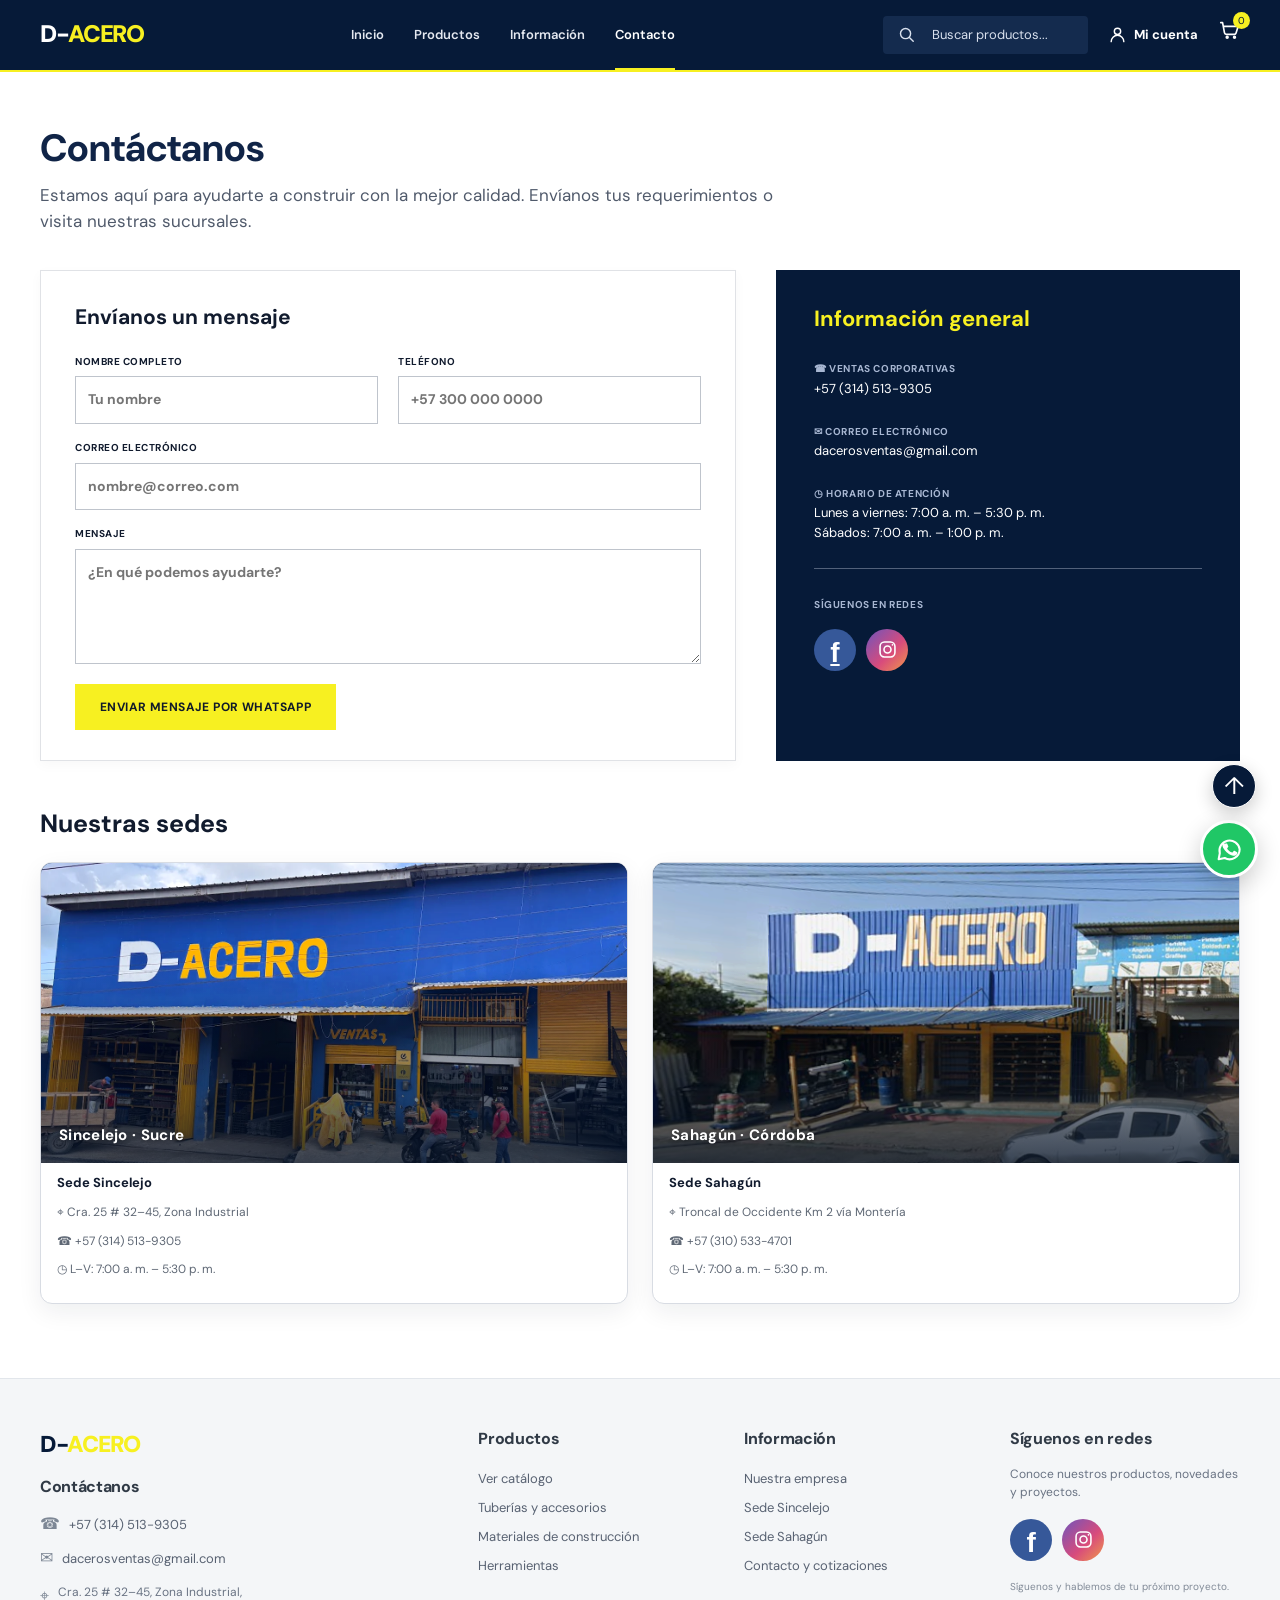
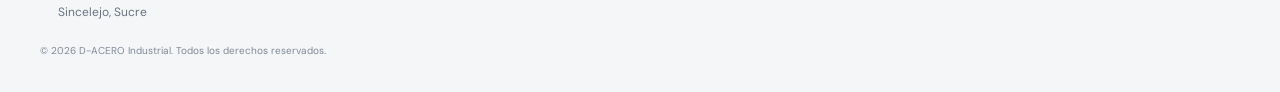
==== commit 3f02645f: "Update catalog quotes and branch photos" ====
--- a/contacto.html
+++ b/contacto.html
@@ -100,14 +100,20 @@
           <h2>Nuestras sedes</h2>
           <div class="branch-grid">
             <article>
-              <div class="map-placeholder">Sincelejo · Sucre</div>
+              <div class="branch-photo">
+                <img src="images/sede-sincelejo.png" alt="Fachada azul y amarilla del local D-ACERO Sincelejo" loading="lazy">
+                <span>Sincelejo · Sucre</span>
+              </div>
               <h3>Sede Sincelejo</h3>
               <p>⌖ Cra. 25 # 32–45, Zona Industrial</p>
               <p>☎ +57 (314) 513-9305</p>
               <p>◷ L–V: 7:00 a. m. – 5:30 p. m.</p>
             </article>
             <article>
-              <div class="map-placeholder map-two">Sahagún · Córdoba</div>
+              <div class="branch-photo">
+                <img src="images/sede-sahagun.png" alt="Fachada del local D-ACERO Sahagún" loading="lazy">
+                <span>Sahagún · Córdoba</span>
+              </div>
               <h3>Sede Sahagún</h3>
               <p>⌖ Troncal de Occidente Km 2 vía Montería</p>
               <p>☎ +57 (310) 533-4701</p>
--- a/css/style.css
+++ b/css/style.css
@@ -684,12 +684,6 @@
   flex: 1;
 }
 
-.product-price {
-  font-size: 18px;
-  font-weight: 700;
-  margin: 3px 0 12px;
-}
-
 .product-tag {
   position: absolute;
   right: 8px;
@@ -798,13 +792,6 @@
   accent-color: var(--orange);
 }
 
-.range-labels {
-  display: flex;
-  justify-content: space-between;
-  color: #7c8490;
-  font-size: 10px;
-}
-
 .results-toolbar {
   display: flex;
   align-items: center;
@@ -815,17 +802,16 @@
   font-size: 12px;
 }
 
-.results-toolbar label {
-  display: flex;
-  align-items: center;
-  gap: 8px;
-}
-
-.results-toolbar select {
-  padding: 7px;
-  border: 1px solid #c8ccd3;
-  border-radius: 3px;
+.filter-reset {
+  margin-top: 16px;
+  padding: 8px 10px;
+  border: 1px solid var(--line);
+  border-radius: 4px;
   background: #fff;
+  color: var(--navy);
+  font: inherit;
+  font-size: 12px;
+  cursor: pointer;
 }
 
 .catalog-grid {
@@ -847,10 +833,6 @@
 
 .catalog-grid .product-body p {
   min-height: 38px;
-}
-
-.catalog-grid .product-price {
-  font-size: 15px;
 }
 
 .catalog-grid .product-actions .button {
@@ -958,13 +940,6 @@
   margin: 5px 0 14px;
 }
 
-.detail-price {
-  font-size: 32px;
-  font-weight: 800;
-  margin: 0 0 20px;
-  color: var(--navy);
-}
-
 .detail-description {
   color: #505a69;
 }
@@ -1079,7 +1054,7 @@
 .quote-head,
 .quote-item {
   display: grid;
-  grid-template-columns: minmax(180px, 1fr) 100px 120px 34px;
+  grid-template-columns: minmax(180px, 1fr) 140px 34px;
   align-items: center;
   gap: 14px;
   padding: 16px 18px;
@@ -1121,12 +1096,6 @@
   color: #6d7581;
 }
 
-.quote-unit {
-  text-align: center;
-  font-size: 13px;
-  font-weight: 600;
-}
-
 .quote-qty {
   display: flex;
   align-items: center;
@@ -1181,13 +1150,6 @@
   justify-content: space-between;
   padding: 9px 0;
   font-size: 13px;
-}
-
-.summary-card small {
-  display: block;
-  color: #7b8390;
-  font-size: 11px;
-  margin: 6px 0 18px;
 }
 
 .full {
@@ -1353,24 +1315,59 @@
 .branch-grid article {
   border: 1px solid var(--line);
   background: #fff;
-  padding-bottom: 12px;
-}
-
-.map-placeholder {
-  height: 150px;
-  display: grid;
-  place-items: center;
-  background-color: #dceee3;
-  background-image:
-    linear-gradient(30deg, transparent 48%, #b9d8c4 49%, #b9d8c4 51%, transparent 52%),
-    linear-gradient(120deg, transparent 48%, #b9d8c4 49%, #b9d8c4 51%, transparent 52%);
-  background-size: 90px 80px;
-  color: #355d4b;
-  font-weight: 700;
-}
-
-.map-two {
-  background-color: #e3eee0;
+  padding-bottom: 14px;
+  overflow: hidden;
+  border-radius: 12px;
+  box-shadow: 0 8px 24px rgba(15, 23, 42, .07);
+  transition: box-shadow .2s ease, transform .2s ease;
+}
+
+.branch-grid article:hover {
+  box-shadow: 0 14px 32px rgba(15, 23, 42, .13);
+  transform: translateY(-3px);
+}
+
+.branch-photo {
+  position: relative;
+  height: clamp(210px, 24vw, 300px);
+  overflow: hidden;
+  background: var(--navy);
+}
+
+.branch-photo::after {
+  position: absolute;
+  inset: 35% 0 0;
+  background: linear-gradient(transparent, rgba(5, 19, 39, .78));
+  content: "";
+  pointer-events: none;
+}
+
+.branch-photo img {
+  display: block;
+  width: 100%;
+  height: 100%;
+  object-fit: cover;
+  object-position: center 48%;
+  filter: saturate(1.06) contrast(1.04) brightness(1.02);
+  transition: transform .35s ease, filter .35s ease;
+}
+
+.branch-grid article:hover .branch-photo img {
+  filter: saturate(1.12) contrast(1.05) brightness(1.04);
+  transform: scale(1.025);
+}
+
+.branch-photo span {
+  position: absolute;
+  z-index: 1;
+  right: 18px;
+  bottom: 16px;
+  left: 18px;
+  color: #fff;
+  font-size: 15px;
+  font-weight: 750;
+  letter-spacing: .02em;
+  text-shadow: 0 1px 4px rgba(0, 0, 0, .4);
 }
 
 .branch-grid h3,
@@ -2077,10 +2074,6 @@
     font-size: 11px;
   }
 
-  .product-price {
-    font-size: 16px;
-  }
-
   .cta-band h2 {
     font-size: 26px;
   }
@@ -2138,10 +2131,6 @@
     font-size: 28px;
   }
 
-  .detail-price {
-    font-size: 27px;
-  }
-
   .related {
     margin-top: 40px;
   }
@@ -2163,7 +2152,7 @@
   }
 
   .quote-item {
-    grid-template-columns: minmax(0, 1fr) 82px 100px 24px;
+    grid-template-columns: minmax(0, 1fr) 110px 24px;
     padding: 12px 10px;
     gap: 6px;
   }
@@ -2181,10 +2170,6 @@
     font-size: 12px;
   }
 
-  .quote-unit {
-    font-size: 11px;
-  }
-
   .quote-footer {
     padding: 12px;
   }
@@ -2284,7 +2269,7 @@
   }
 
   .quote-item {
-    grid-template-columns: minmax(0, 1fr) 62px 82px 20px;
+    grid-template-columns: minmax(0, 1fr) 82px 20px;
   }
 
   .quote-qty button,
@@ -2299,10 +2284,6 @@
 
   .quote-product strong {
     font-size: 11px;
-  }
-
-  .results-toolbar select {
-    max-width: 175px;
   }
 
   .footer-grid {
@@ -2677,10 +2658,6 @@
 .product-tag[hidden]  {
   display: none;
 }
-.price-to-confirm  {
-  color: #667085;
-  font-size: 15px;
-}
 .auth-icon  {
   display: grid;
   width: 54px;
@@ -2893,8 +2870,15 @@
 }
 .store-gallery {
   display: grid;
-  grid-template-columns: 1.35fr 1fr;
+  grid-template-columns: repeat(3, minmax(0, 1fr));
   gap: 18px 
+}
+
+.gallery-intro {
+  max-width: 760px;
+  margin: 10px auto 26px;
+  color: var(--muted);
+  line-height: 1.7;
 }
 .store-gallery figure {
   position: relative;
@@ -2919,11 +2903,6 @@
   background: linear-gradient(transparent,#061a38db);
   color: #fff;
   font-weight: 700 
-}
-.gallery-note {
-  margin: 12px 0 0;
-  color: var(--muted);
-  font-size: 13px 
 }
 .back-to-top {
   position: fixed;
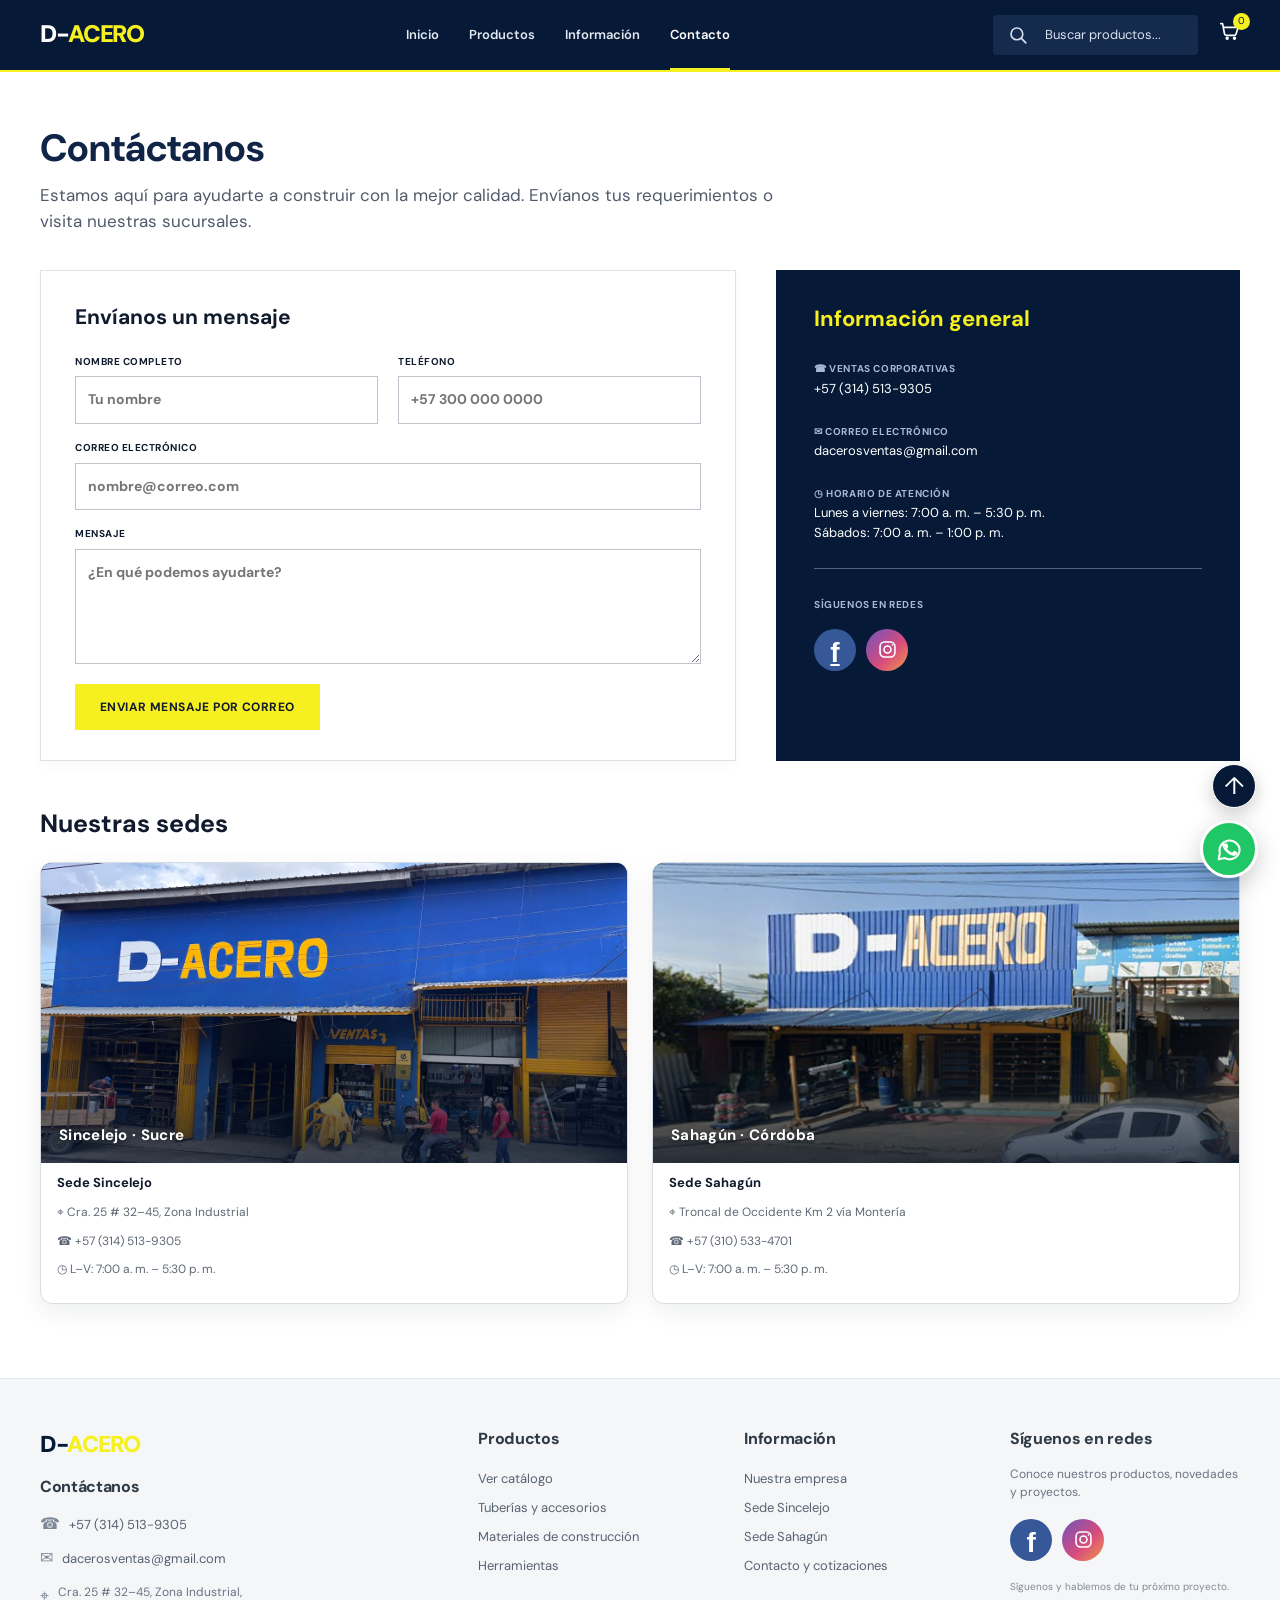
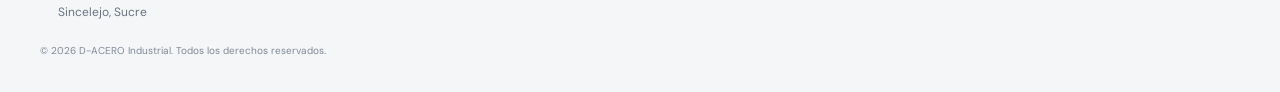
==== commit d5637d2e: "Add subscriber email notifications and mobile layout" ====
--- a/contacto.html
+++ b/contacto.html
@@ -37,11 +37,6 @@
         <svg viewBox="0 0 24 24" aria-hidden="true"><circle cx="10.8" cy="10.8" r="6.4"></circle><path d="m16 16 4.5 4.5"></path></svg><span>Buscar productos...</span>
       </a>
 
-      <a class="text-button login-button" href="cuenta.html" aria-label="Ingreso y registro de clientes">
-        <svg viewBox="0 0 24 24" aria-hidden="true"><circle cx="12" cy="8" r="4"></circle><path d="M4 21a8 8 0 0 1 16 0"></path></svg>
-        <span class="login-label">Mi cuenta</span>
-      </a>
-
       <a class="icon-button" href="solicitud.html" aria-label="Solicitud de cotización">
         <svg viewBox="0 0 24 24" aria-hidden="true"><path d="M3 4h2l2.1 11.1a2 2 0 0 0 2 1.6h8.7a2 2 0 0 0 1.9-1.4L22 8H6"></path><circle cx="10" cy="20" r="1"></circle><circle cx="18" cy="20" r="1"></circle></svg><span class="cart-count">0</span>
       </a>
@@ -57,7 +52,7 @@
         </p>
 
         <div class="contact-layout">
-          <form class="form-card whatsapp-form" data-form-purpose="contact">
+          <form class="form-card email-contact-form" id="contact-email-form">
             <h2>Envíanos un mensaje</h2>
 
             <div class="form-grid">
@@ -79,7 +74,7 @@
               </label>
             </div>
 
-            <button class="button button-primary" type="submit">Enviar mensaje por WhatsApp</button>
+            <button class="button button-primary" type="submit">Enviar mensaje por correo</button>
           </form>
 
           <aside class="contact-info">
--- a/css/style.css
+++ b/css/style.css
@@ -221,26 +221,6 @@
   text-decoration: none;
 }
 
-/* Icono de cuenta de crédito: contorno azul/blanco, nunca un bloque negro. */
-.login-button {
-  display: inline-flex;
-  align-items: center;
-  gap: 8px;
-  color: #fff;
-}
-
-.login-button svg {
-  display: block;
-  width: 19px;
-  height: 19px;
-  flex: 0 0 19px;
-  fill: none;
-  stroke: currentColor;
-  stroke-width: 1.8;
-  stroke-linecap: round;
-  stroke-linejoin: round;
-}
-
 .icon-button {
   position: relative;
   border: 0;
@@ -1416,6 +1396,55 @@
   margin: 0 0 14px;
   font-size: 23px;
 }
+
+.faq-section {
+  display: grid;
+  grid-template-columns: minmax(220px, .8fr) minmax(0, 1.2fr);
+  gap: 32px;
+  align-items: start;
+}
+
+.faq-heading h2 {
+  margin: 0 0 10px;
+  color: var(--navy);
+  font-size: 28px;
+}
+
+.faq-heading > p:last-child {
+  margin: 0;
+  color: var(--muted);
+  line-height: 1.6;
+}
+
+.faq-list {
+  display: grid;
+  gap: 10px;
+}
+
+.faq-list details {
+  padding: 16px 18px;
+  border: 1px solid var(--line);
+  border-radius: 8px;
+  background: #fff;
+  box-shadow: 0 3px 12px rgba(6, 26, 56, .04);
+}
+
+.faq-list summary {
+  color: var(--navy);
+  font-weight: 700;
+  cursor: pointer;
+}
+
+.faq-list details[open] summary {
+  margin-bottom: 9px;
+}
+
+.faq-list details p {
+  margin: 0;
+  color: var(--muted);
+  font-size: 14px;
+  line-height: 1.6;
+}
 /* FIN DE INFORMACIÓN Y SEDES */
 
 /* INICIO DE CONTACTO */
@@ -1450,8 +1479,7 @@
   gap: 16px 20px;
 }
 
-.form-grid label,
-.auth-card > label {
+.form-grid label {
   font-size: 10px;
   font-weight: 700;
   text-transform: uppercase;
@@ -1459,8 +1487,7 @@
 }
 
 .form-grid input,
-.form-grid textarea,
-.auth-card > label input {
+.form-grid textarea {
   display: block;
   width: 100%;
   margin-top: 7px;
@@ -1522,185 +1549,34 @@
 .contact-branches h2 {
   margin-bottom: 18px;
 }
+
+.newsletter-section {
+  padding: 56px 0;
+  background: #f2f5f8;
+}
+
+.newsletter-card {
+  display: grid;
+  grid-template-columns: minmax(0, .9fr) minmax(0, 1.1fr);
+  gap: 36px;
+  align-items: center;
+  padding: 34px;
+  border: 1px solid var(--line);
+  border-radius: 12px;
+  background: #fff;
+  box-shadow: 0 10px 28px rgba(6, 26, 56, .07);
+}
+
+.newsletter-copy h2 { margin: 0 0 10px; color: var(--navy); font-size: 28px; }
+.newsletter-copy p:last-child { margin: 0; color: var(--muted); line-height: 1.6; }
+.newsletter-form { display: grid; grid-template-columns: repeat(2, minmax(0, 1fr)); gap: 14px; }
+.newsletter-form > label:not(.newsletter-consent) { display: grid; gap: 6px; color: var(--ink); font-size: 12px; font-weight: 700; }
+.newsletter-form input:not([type="checkbox"]) { width: 100%; min-height: 44px; padding: 10px 12px; border: 1px solid #bfc4cc; border-radius: 4px; font: inherit; }
+.newsletter-consent { grid-column: 1 / -1; display: flex; gap: 9px; align-items: flex-start; color: var(--muted); font-size: 12px; line-height: 1.5; }
+.newsletter-consent input { margin-top: 3px; accent-color: var(--navy); }
+.newsletter-form .button { justify-self: start; }
+.newsletter-note { grid-column: 1 / -1; margin: 0; color: var(--muted); font-size: 11px; line-height: 1.5; }
 /* FIN DE CONTACTO */
-
-/* INICIO DE AUTENTICACIÓN */
-.auth-page {
-  min-height: calc(100vh - 72px);
-  padding: 48px 20px;
-  background: linear-gradient(120deg, #f7f7f7, #eceef1);
-  display: none;
-  align-items: center;
-  justify-content: center;
-}
-
-.auth-page.active {
-  display: flex;
-}
-
-.auth-card {
-  width: min(100%, 520px);
-  background: #fff;
-  padding: 38px 44px;
-  box-shadow: 0 10px 30px #00000014;
-  border: 1px solid #e0e0e0;
-}
-
-.auth-brand {
-  display: block;
-  text-align: center;
-  text-decoration: none;
-  color: var(--navy);
-  font-weight: 800;
-  font-size: 32px;
-  margin: 0 0 18px;
-}
-
-.auth-card h1 {
-  text-align: center;
-  font-size: 26px;
-  margin: 0 0 4px;
-}
-
-.auth-subtitle {
-  text-align: center;
-  color: #838a96;
-  margin: 0 0 28px;
-}
-
-.auth-card > label {
-  display: block;
-  margin: 16px 0;
-}
-
-.auth-card > label input {
-  height: 48px;
-}
-
-.auth-options {
-  display: flex;
-  justify-content: space-between;
-  align-items: center;
-  font-size: 12px;
-  margin: 18px 0;
-}
-
-.auth-options label,
-.terms {
-  font-size: 13px !important;
-  text-transform: none !important;
-  letter-spacing: 0 !important;
-  font-weight: 400 !important;
-}
-
-.auth-options a {
-  color: #3d4960;
-  text-decoration: none;
-}
-
-.auth-bottom {
-  border-top: 1px solid #e1e3e5;
-  margin-top: 26px;
-  padding-top: 22px;
-  text-align: center;
-  font-size: 13px;
-}
-
-.inline-button {
-  font-weight: 700;
-  color: var(--navy);
-  padding: 0;
-}
-
-.back-link {
-  display: block;
-  margin: 18px auto 0;
-  color: #747c88;
-}
-
-.terms {
-  display: flex !important;
-  align-items: center;
-  gap: 8px;
-  margin: 16px 0 22px !important;
-}
-
-.terms input {
-  width: auto !important;
-  height: auto !important;
-  margin: 0 !important;
-}
-
-.register-card {
-  width: min(100%, 560px);
-  padding-block: 28px;
-}
-
-.register-card .auth-brand {
-  font-size: 28px;
-}
-
-.register-card h1 {
-  margin-bottom: 18px;
-}
-
-.account-page {
-  flex-direction: column;
-  gap: 16px;
-}
-
-.account-card {
-  width: min(100%, 520px);
-}
-
-.account-card form {
-  display: grid;
-  gap: 14px;
-}
-
-.account-card form > label:not(.terms) {
-  display: grid;
-  gap: 6px;
-  color: var(--ink);
-  font-size: 13px;
-  font-weight: 700;
-}
-
-.account-card input:not([type="checkbox"]) {
-  width: 100%;
-  height: 48px;
-  padding: 0 12px;
-  border: 1px solid var(--line);
-  border-radius: 6px;
-  background: #fff;
-  color: var(--ink);
-  font: inherit;
-}
-
-.account-submit {
-  width: 100%;
-  justify-content: center;
-}
-
-.account-message:not(:empty) {
-  margin: 14px 0 0;
-  color: #9b3328;
-  font-size: 13px;
-}
-
-.account-local-note {
-  max-width: 520px;
-  margin: 0;
-  color: var(--muted);
-  font-size: 12px;
-  text-align: center;
-}
-
-.account-email {
-  color: var(--muted);
-  text-align: center;
-}
-/* FIN DE AUTENTICACIÓN */
 
 /* INICIO DE FOOTER Y AVISOS */
 .site-footer {
@@ -1946,6 +1822,11 @@
 }
 
 @media (max-width: 720px) {
+  .faq-section {
+    grid-template-columns: 1fr;
+    gap: 20px;
+  }
+
   .cta-band {
     padding: 54px 0 58px;
   }
@@ -2226,14 +2107,8 @@
     padding: 26px;
   }
 
-  .auth-page {
-    min-height: calc(100vh - 64px);
-    padding: 24px 14px;
-  }
-
-  .auth-card {
-    padding: 30px 22px;
-  }
+  .newsletter-card { grid-template-columns: 1fr; gap: 22px; padding: 24px 18px; }
+  .newsletter-form { grid-template-columns: 1fr; }
 
   .footer-grid {
     grid-template-columns: repeat(2, minmax(0, 1fr));
@@ -2529,7 +2404,6 @@
 
 /* INICIO DE AJUSTES D-ACERO */
 .brand-logo { width: 158px; height: 50px; object-fit: contain; }
-.auth-logo, .footer-logo { width: 158px; height: 50px; }
 .cta-logo { width: min(250px, 60%); height: auto; object-fit: contain; }
 .product-image, .catalog-grid .product-image, .related .product-image { object-fit: contain; padding: 10px; background: #f8f8fa; }
 .detail-visual > img { object-fit: contain; background: #f8f8fa; padding: 14px; }
@@ -2563,10 +2437,6 @@
 .brand-wordmark strong { color: var(--yellow); font-weight: 900; }
 .footer-brand .brand-wordmark { font-size: 23px; }
 .site-footer .brand-wordmark .brand-dash { color: var(--navy); }
-.auth-brand .brand-wordmark { font-size: 27px; }
-.auth-brand .brand-wordmark .brand-dash { color: var(--navy); }
-.auth-brand .brand-wordmark { padding: 10px 16px; border-radius: 8px; background: #fff; box-shadow: 0 6px 20px #061a3818; color: var(--navy); }
-.auth-brand .brand-wordmark strong { color: var(--yellow); }
 .hero {
   min-height: 540px;
   position: relative;
@@ -2643,39 +2513,25 @@
 /* INICIO DE COMPONENTES INTERACTIVOS */
 .js-enabled .page { display: none; }
 .js-enabled .page.active { display: block; }
-.js-enabled .page.auth-page.active { display: flex; }
 .brand-wordmark { display: inline-flex; align-items: baseline; white-space: nowrap; color: #fff; font-size: 24px; font-weight: 900; line-height: 1; letter-spacing: -.055em; text-decoration: none; }
 .brand-wordmark .brand-dash { color: #fff; }
 .brand-wordmark strong { color: var(--yellow); font-weight: 900; }
-.site-footer .brand-wordmark .brand-dash, .auth-brand .brand-wordmark .brand-dash { color: var(--navy); }
-.auth-brand .brand-wordmark { display: inline-flex; padding: 10px 16px; border-radius: 8px; background: #fff; box-shadow: 0 6px 20px #061a3818; }
+.site-footer .brand-wordmark .brand-dash { color: var(--navy); }
 .header-search { display: inline-flex; align-items: center; gap: 8px; }
-.header-search svg, .login-button svg, .icon-button svg { width: 19px; height: 19px; fill: none; stroke: currentColor; stroke-width: 1.8; stroke-linecap: round; stroke-linejoin: round; flex: 0 0 auto; }
-.login-button { display: inline-flex; align-items: center; gap: 7px; color: #fff; }
-.icon-button svg { width: 22px; height: 22px; }
-.product-visual { position: relative; display: grid; min-height: 175px; place-items: center; overflow: hidden; background: #f6f7f9; }
-.product-visual .product-image { object-fit: contain; }
-.product-tag[hidden]  {
-  display: none;
-}
-.auth-icon  {
-  display: grid;
-  width: 54px;
-  height: 54px;
-  margin: 0 auto 15px;
-  place-items: center;
-  border-radius: 50%;
-  background: #e9eff8;
-  color: var(--navy);
-}
-.auth-icon svg  {
-  width: 27px;
-  height: 27px;
+.header-search svg,
+.icon-button svg {
+  width: 22px;
+  height: 22px;
   fill: none;
   stroke: currentColor;
   stroke-width: 1.8;
   stroke-linecap: round;
   stroke-linejoin: round;
+}
+.product-visual { position: relative; display: grid; min-height: 175px; place-items: center; overflow: hidden; background: #f6f7f9; }
+.product-visual .product-image { object-fit: contain; }
+.product-tag[hidden]  {
+  display: none;
 }
 .login-demo-note  {
   margin: 14px 0 6px;
@@ -2791,10 +2647,6 @@
 .header-search,.icon-button {
   text-decoration: none 
 }
-.login-button:disabled {
-  opacity: .78;
-  cursor: not-allowed 
-}
 .hero-carousel {
   position: relative;
   overflow: hidden;
@@ -2958,3 +2810,58 @@
 .hero-slide--rebar {
   background-image: linear-gradient(90deg,rgba(6,26,56,.94),rgba(6,26,56,.69) 53%,rgba(6,26,56,.2)),url('../images/varilla.png') 
 }
+
+@media (max-width: 720px) {
+  .product-grid,
+  .product-grid-home,
+  .catalog-grid {
+    grid-template-columns: minmax(0, 1fr) !important;
+  }
+
+  .header-search svg,
+  .icon-button svg {
+    color: #fff;
+    fill: none;
+    stroke: currentColor;
+  }
+
+  .site-header .header-search {
+    display: none !important;
+  }
+
+  .site-header .menu-toggle {
+    display: inline-flex;
+    order: 2;
+    align-items: center;
+    justify-content: center;
+    margin-left: auto;
+    padding: 5px 8px;
+    border: 1px solid rgba(255, 255, 255, .35);
+    border-radius: 5px;
+    cursor: pointer;
+  }
+
+  .site-header .header-actions {
+    order: 3;
+    margin-left: 0;
+  }
+
+  .site-header .main-nav {
+    display: none;
+    order: 4;
+    width: 100%;
+    padding: 8px 0;
+    border-top: 1px solid rgba(255, 255, 255, .16);
+  }
+
+  .site-header .main-nav.open {
+    display: flex;
+    flex-direction: column;
+    align-items: stretch;
+    gap: 0;
+  }
+
+  .site-header .main-nav.open .nav-link {
+    padding: 12px 4px;
+  }
+}
